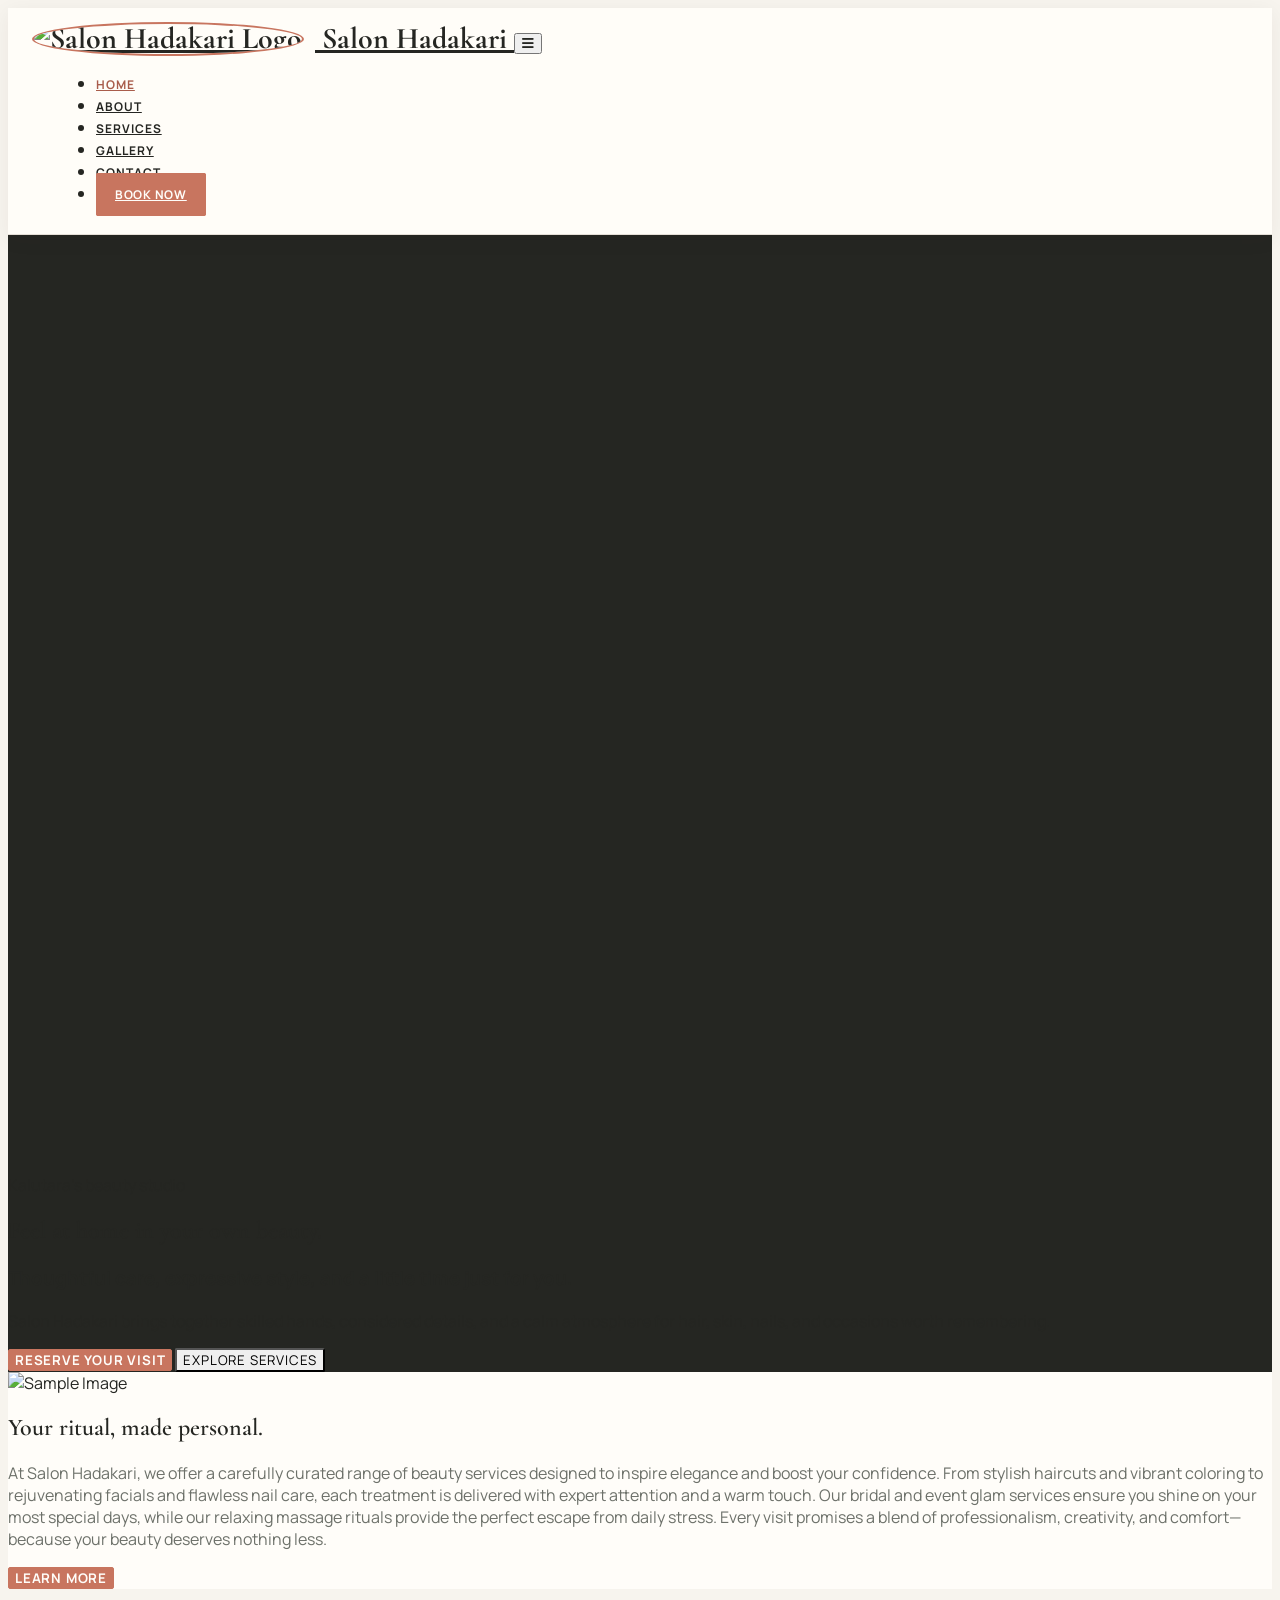
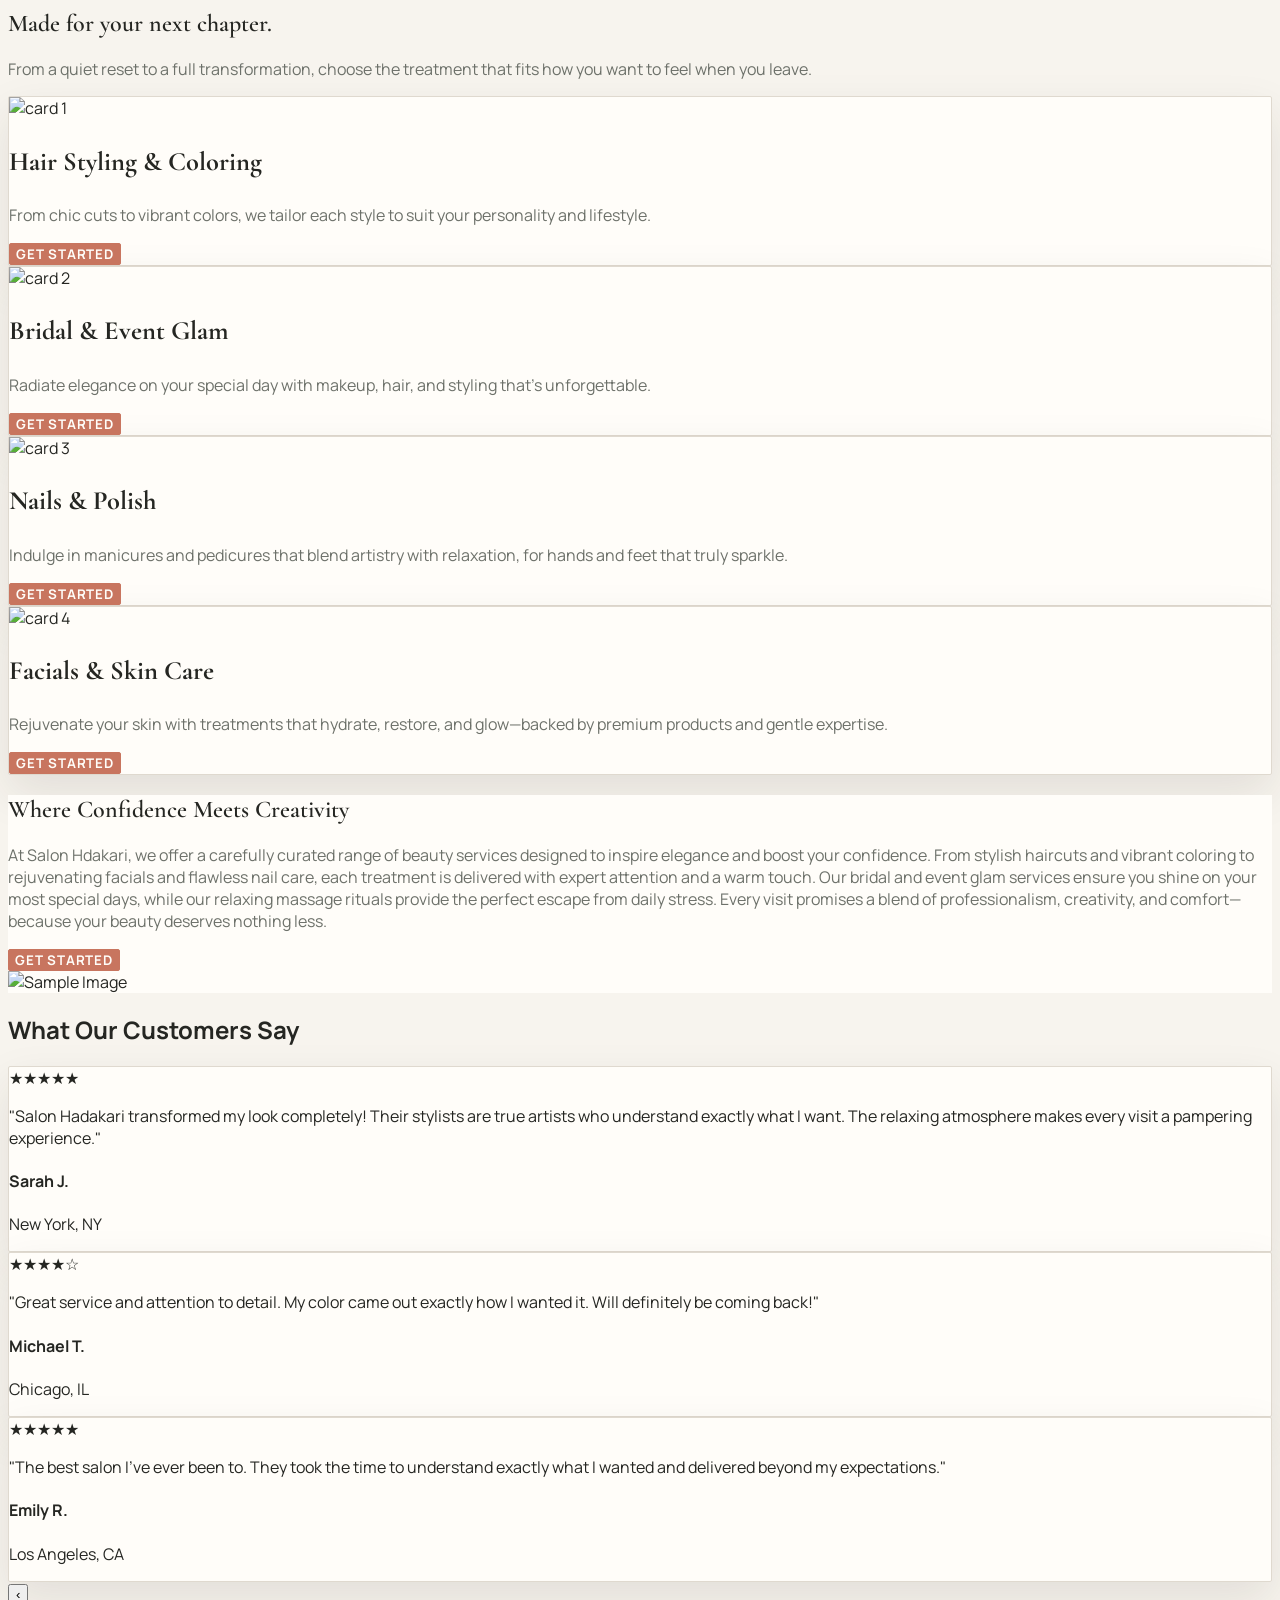
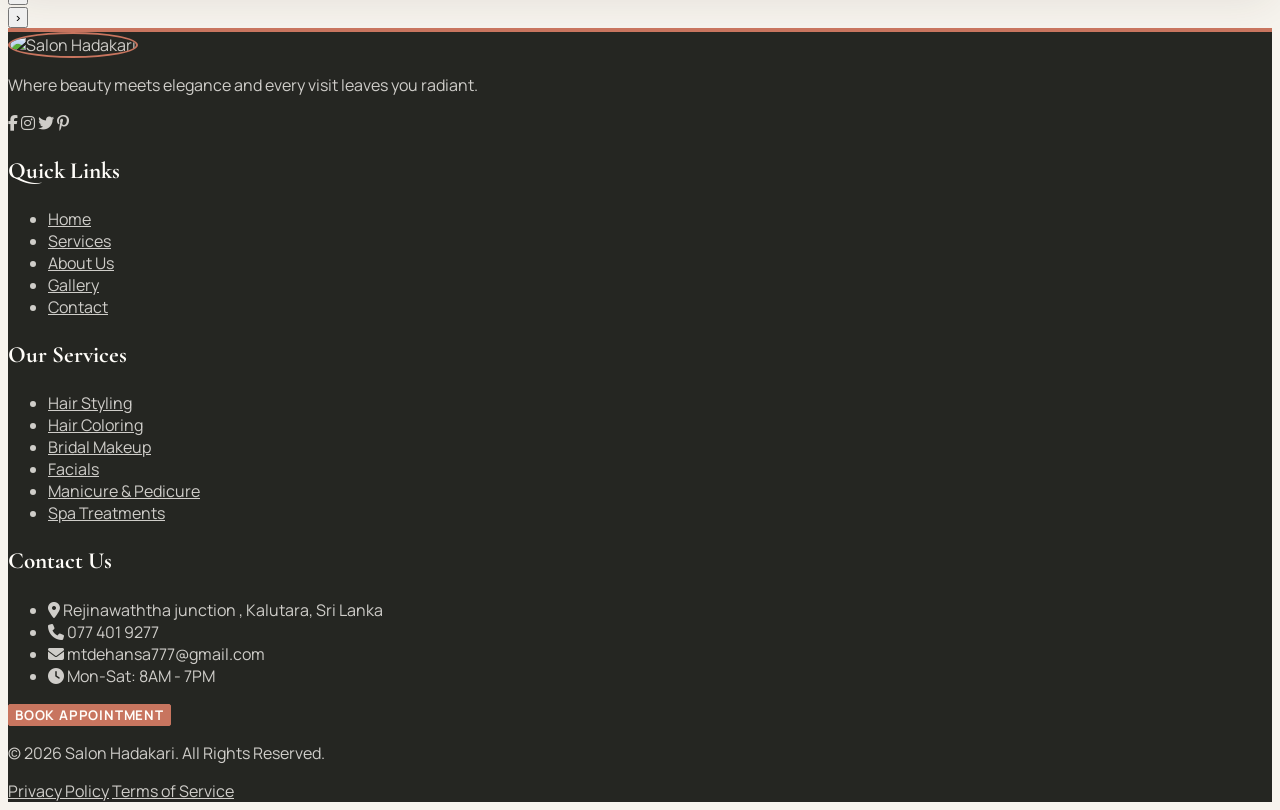
==== index.html @ 7633717a "comit chagen" ====
<!DOCTYPE html>
<html lang="en">

<head>
    <meta charset="UTF-8">
    <meta name="viewport" content="width=device-width, initial-scale=1.0">
    <title>Salon Hadakari - Premium Beauty Services</title>
    <link rel="stylesheet" href="https://cdnjs.cloudflare.com/ajax/libs/font-awesome/6.4.0/css/all.min.css">
    <link rel="preconnect" href="https://fonts.googleapis.com">
    <link rel="preconnect" href="https://fonts.gstatic.com" crossorigin>
    <link href="https://fonts.googleapis.com/css2?family=Poppins:wght@300;400;500;600;700&display=swap" rel="stylesheet">
    <link rel="stylesheet" href="CSS File/index.css">
    <link rel="stylesheet" href="CSS File/site-refresh.css">
</head>

<body>
    <!-- Header with Navigation -->
    <header id="header">
        <div class="container header-container">
            <a href="index.html" class="logo">
                <img src="PNG File/logo1.jpg" alt="Salon Hadakari Logo">
                <span>Salon Hadakari</span>
            </a>
            <button class="mobile-menu-btn" id="mobileMenuBtn" aria-label="Toggle menu">
                <i class="fas fa-bars"></i>
            </button>
            <nav id="mainNav">
                <ul>
                    <li><a href="index.html" class="active">Home</a></li>
                    <li><a href="About.html">About</a></li>
                    <li><a href="services.html">Services</a></li>
                    <li><a href="gallery.html">Gallery</a></li>
                    <li><a href="contact.html">Contact</a></li>
                    <li><a href="booking.html" class="nav-cta">Book Now</a></li>
                </ul>
            </nav>
        </div>
    </header>

    <!-- Hero Section -->
    <section class="hero">
        <div class="floating-elements">
            <div class="floating-element" style="width: 100px; height: 100px; top: 20%; left: 10%;"></div>
            <div class="floating-element" style="width: 150px; height: 150px; top: 60%; left: 70%;"></div>
            <div class="floating-element" style="width: 80px; height: 80px; top: 30%; left: 80%;"></div>
            <div class="floating-element" style="width: 120px; height: 120px; top: 70%; left: 20%;"></div>
        </div>

        <div class="hero-content">
            <p class="hero-kicker">Kalutara's beauty studio</p>
            <h1>Feel at home in your own beauty.</h1>
            <h3>Thoughtful care, expressive style, and a little time just for you.</h3>
            <p>Salon Hadakari brings together skilled hands, considered details, and a calm atmosphere for hair, skin,
                nails, and occasions worth remembering.</p>
            <div class="btn-group">
                <a href="booking.html"><button class="primary-btn">Reserve your visit</button></a>
                <a href="services.html"><button class="secondary-btn">Explore services</button></a>
            </div>
        </div>
    </section>

    <!-- section one -->
    <section class="image-text-section">
        <div class="container">
            <div class="image-wrapper">
                <img src="PNG File/home2.jpg"
                    alt="Sample Image" class="section-image">
            </div>
            <div class="content-wrapper">
                <h1 class="section-title">Your ritual, made personal.</h1>
                <p class="section-text">At Salon Hadakari, we offer a carefully curated range of beauty services
                    designed to inspire elegance and boost your confidence. From stylish haircuts and vibrant coloring
                    to rejuvenating facials and flawless nail care, each treatment is delivered with expert attention
                    and a warm touch. Our bridal and event glam services ensure you shine on your most special days,
                    while our relaxing massage rituals provide the perfect escape from daily stress. Every visit
                    promises a blend of professionalism, creativity, and comfort—because your beauty deserves nothing
                    less.</p>
                <a href="services.html"><button class="section-button">Learn More</button></a>
            </div>
        </div>
    </section>

    <!-- section two -->
    <section class="cards-section">
        <div class="container">
            <div class="section-header">
                <h1>Made for your next chapter.</h1>
                <p>From a quiet reset to a full transformation, choose the treatment that fits how you want to feel
                    when you leave.</p>
            </div>

            <div class="cards-grid">
                <!-- Card 1 -->
                <div class="card">
                    <img src="PNG File/home.card1.webp"
                        alt="card 1" class="card-image">
                    <div class="card-content">
                        <h3>Hair Styling & Coloring</h3>
                        <p>From chic cuts to vibrant colors, we tailor each style to suit your personality and
                            lifestyle.</p>
                        <a href="services.html"><button class="card-btn">Get Started</button></a>
                    </div>
                </div>

                <!-- Card 2 -->
                <div class="card">
                    <img src="PNG File/home.card2.jpg"
                        alt="card 2" class="card-image">
                    <div class="card-content">
                        <h3>Bridal & Event Glam</h3>
                        <p>Radiate elegance on your special day with makeup, hair, and styling that's unforgettable.</p>
                        <a href="services.html"><button class="card-btn">Get Started</button></a>
                    </div>
                </div>

                <!-- Card 3 -->
                <div class="card">
                    <img src="PNG File/home.card3.webp"
                        alt="card 3" class="card-image">
                    <div class="card-content">
                        <h3>Nails & Polish</h3>
                        <p>Indulge in manicures and pedicures that blend artistry with relaxation, for hands and feet
                            that truly sparkle. </p>
                        <a href="services.html"><button class="card-btn">Get Started</button></a>
                    </div>
                </div>

                <!-- Card 4 -->
                <div class="card">
                    <img src="PNG File/home.card4.avif"
                        alt="card 4" class="card-image">
                    <div class="card-content">
                        <h3>Facials & Skin Care</h3>
                        <p>Rejuvenate your skin with treatments that hydrate, restore, and glow—backed by premium
                            products and gentle expertise.</p>
                        <a href="services.html"><button class="card-btn">Get Started</button></a>
                    </div>
                </div>
            </div>
        </div>
    </section>

    <!-- section 3 -->
    <section class="image-text-section reverse-section">
        <div class="container">
            <div class="content-wrapper">
                <h1 class="section-title">Where Confidence Meets Creativity</h1>
                <p class="section-text">At Salon Hdakari, we offer a carefully curated range of beauty services
                    designed to inspire elegance and boost your confidence. From stylish haircuts and vibrant coloring
                    to rejuvenating facials and flawless nail care, each treatment is delivered with expert attention
                    and a warm touch. Our bridal and event glam services ensure you shine on your most special days,
                    while our relaxing massage rituals provide the perfect escape from daily stress. Every visit
                    promises a blend of professionalism, creativity, and comfort—because your beauty deserves nothing
                    less.</p>
                <a href="services.html"><button class="card-btn">Get Started</button></a>
            </div>
            <div class="image-wrapper">
                <img src="https://images.pexels.com/photos/5128267/pexels-photo-5128267.jpeg?_gl=1*6gb7x6*_ga*MzcxNjAxNDYyLjE3MzI5ODYyNTg.*_ga_8JE65Q40S6*czE3NTMxNjg3NzIkbzY4JGcxJHQxNzUzMTY4ODkyJGoxNCRsMCRoMA.. "
                    alt="Sample Image" class="section-image">
            </div>
        </div>
    </section>

    <!--Feedback section-->
    <section class="testimonials-section">
        <div class="container">
            <h2>What Our Customers Say</h2>
            <div class="testimonials-carousel">
                <!-- Testimonial 1 -->
                <div class="testimonial active">
                    <div class="testimonial-content">
                        <div class="rating">★★★★★</div>
                        <p class="testimonial-text">"Salon Hadakari transformed my look completely! Their stylists are
                            true artists who understand exactly what I want. The relaxing atmosphere makes every visit a
                            pampering experience."</p>
                        <div class="customer-info">
                            <div>
                                <h4>Sarah J.</h4>
                                <p class="customer-location">New York, NY</p>
                            </div>
                        </div>
                    </div>
                </div>

                <!-- Testimonial 2 -->
                <div class="testimonial">
                    <div class="testimonial-content">
                        <div class="rating">★★★★☆</div>
                        <p class="testimonial-text">"Great service and attention to detail. My color came out exactly
                            how I wanted it. Will definitely be coming back!"</p>
                        <div class="customer-info">
                            <div>
                                <h4>Michael T.</h4>
                                <p class="customer-location">Chicago, IL</p>
                            </div>
                        </div>
                    </div>
                </div>

                <!-- Testimonial 3 -->
                <div class="testimonial">
                    <div class="testimonial-content">
                        <div class="rating">★★★★★</div>
                        <p class="testimonial-text">"The best salon I've ever been to. They took the time to understand
                            exactly what I wanted and delivered beyond my expectations."</p>
                        <div class="customer-info">
                            <div>
                                <h4>Emily R.</h4>
                                <p class="customer-location">Los Angeles, CA</p>
                            </div>
                        </div>
                    </div>
                </div>
            </div>

            <div class="carousel-controls">
                <button class="prev-btn" aria-label="Previous testimonial">‹</button>
                <div class="indicators">
                    <span class="indicator active"></span>
                    <span class="indicator"></span>
                    <span class="indicator"></span>
                </div>
                <button class="next-btn" aria-label="Next testimonial">›</button>
            </div>
        </div>
    </section>

    <!-- Footer Section -->
    <footer class="hadakari-footer">
        <div class="footer-container">
            <div class="footer-brand">
                <img src="PNG File/logo1.jpg" alt="Salon Hadakari" class="footer-logo">
                <p>Where beauty meets elegance and every visit leaves you radiant.</p>
                <div class="social-links">
                    <a href="#"><i class="fab fa-facebook-f"></i></a>
                    <a href="#"><i class="fab fa-instagram"></i></a>
                    <a href="#"><i class="fab fa-twitter"></i></a>
                    <a href="#"><i class="fab fa-pinterest-p"></i></a>
                </div>
            </div>

            <div class="footer-links">
                <h3>Quick Links</h3>
                <ul>
                    <li><a href="index.html" class="active">Home</a></li>
                    <li><a href="services.html">Services</a></li>
                    <li><a href="about.html">About Us</a></li>
                    <li><a href="gallery.html">Gallery</a></li>
                    <li><a href="contact.html">Contact</a></li>
                </ul>
            </div>

            <div class="footer-services">
                <h3>Our Services</h3>
                <ul>
                    <li><a href="services.html#hair">Hair Styling</a></li>
                    <li><a href="services.html#color">Hair Coloring</a></li>
                    <li><a href="services.html#bridal">Bridal Makeup</a></li>
                    <li><a href="services.html#facials">Facials</a></li>
                    <li><a href="services.html#nails">Manicure & Pedicure</a></li>
                    <li><a href="services.html#spa">Spa Treatments</a></li>
                </ul>
            </div>

            <div class="footer-contact">
                <h3>Contact Us</h3>
                <ul>
                    <li><i class="fas fa-map-marker-alt"></i> Rejinawaththa junction , Kalutara, Sri Lanka</li>
                    <li><i class="fas fa-phone"></i> 077 401 9277</li>
                    <li><i class="fas fa-envelope"></i> mtdehansa777@gmail.com</li>
                    <li><i class="fas fa-clock"></i> Mon-Sat: 8AM - 7PM</li>
                </ul>
                <a href="booking.html"><button class="footer-book-btn">Book Appointment</button></a>
            </div>
        </div>

        <div class="footer-bottom">
            <p>&copy; <span id="current-year">2023</span> Salon Hadakari. All Rights Reserved.</p>
            <div class="footer-legal">
                <a href="privacy.html">Privacy Policy</a>
                <a href="terms.html">Terms of Service</a>
            </div>
        </div>
    </footer>

    <script src="Javascript File/index.js"></script>
</body>

</html>
---- CSS File/site-refresh.css ----
@import url('https://fonts.googleapis.com/css2?family=Cormorant+Garamond:wght@500;600;700&family=Manrope:wght@400;500;600;700&display=swap');

:root {
    --refresh-ink: #252622;
    --refresh-muted: #6d716a;
    --refresh-paper: #f7f4ee;
    --refresh-white: #fffdf9;
    --refresh-clay: #c8755f;
    --refresh-clay-dark: #a95d4b;
    --refresh-sage: #718174;
    --refresh-line: #dfd9cf;
    --refresh-shadow: 0 18px 45px rgba(46, 39, 31, 0.1);
}

html {
    scroll-behavior: smooth;
}

body {
    background: var(--refresh-paper) !important;
    color: var(--refresh-ink) !important;
    font-family: 'Manrope', sans-serif !important;
}

body, button, input, select, textarea {
    letter-spacing: 0;
}

::selection {
    background: var(--refresh-clay);
    color: var(--refresh-white);
}

:focus-visible {
    outline: 3px solid rgba(200, 117, 95, 0.55);
    outline-offset: 4px;
}

header#header {
    background: rgba(255, 253, 249, 0.94) !important;
    border-bottom: 1px solid rgba(223, 217, 207, 0.8);
    box-shadow: 0 4px 20px rgba(46, 39, 31, 0.06) !important;
    backdrop-filter: blur(14px);
}

.header-container {
    min-height: 78px;
    padding: 14px 24px !important;
}

.logo {
    color: var(--refresh-ink) !important;
    font-family: 'Cormorant Garamond', serif !important;
    font-size: 30px !important;
    font-weight: 700 !important;
    line-height: 1;
}

.logo img {
    width: 42px;
    height: 42px !important;
    object-fit: cover;
    border-radius: 50%;
    margin-right: 11px;
    border: 2px solid var(--refresh-clay);
}

.logo span {
    color: var(--refresh-ink) !important;
}

nav ul li {
    margin-left: 24px !important;
}

nav ul li a {
    color: var(--refresh-ink) !important;
    font-size: 12px;
    font-weight: 700 !important;
    letter-spacing: 0.08em;
    text-transform: uppercase;
}

nav ul li a::after {
    background: var(--refresh-clay) !important;
    height: 2px !important;
}

nav ul li a.active {
    color: var(--refresh-clay-dark) !important;
}

.nav-cta,
.btn,
.primary-btn,
.appointment-btn,
.footer-book-btn,
.section-button,
.card-btn {
    background: var(--refresh-clay) !important;
    border: 1px solid var(--refresh-clay) !important;
    border-radius: 2px !important;
    box-shadow: none !important;
    color: var(--refresh-white) !important;
    font-family: 'Manrope', sans-serif !important;
    font-weight: 700 !important;
    letter-spacing: 0.06em;
    text-transform: uppercase;
    transition: background 180ms ease, transform 180ms ease, border-color 180ms ease !important;
}

.nav-cta {
    padding: 12px 18px !important;
}

.nav-cta:hover,
.btn:hover,
.primary-btn:hover,
.appointment-btn:hover,
.footer-book-btn:hover,
.section-button:hover,
.card-btn:hover {
    background: var(--refresh-clay-dark) !important;
    border-color: var(--refresh-clay-dark) !important;
    transform: translateY(-2px);
}

.secondary-btn {
    border-radius: 2px !important;
    font-family: 'Manrope', sans-serif !important;
    letter-spacing: 0.06em;
    text-transform: uppercase;
}

.mobile-menu-btn {
    color: var(--refresh-ink) !important;
}

.hero,
.gallery-hero,
.video-hero,
.privacy-hero,
.team-hero {
    background-color: var(--refresh-ink) !important;
}

.hero h1,
.gallery-hero h1,
.video-hero h1,
.privacy-hero h1,
.team-hero h1,
.hero-title {
    font-family: 'Cormorant Garamond', serif !important;
    font-weight: 600 !important;
    letter-spacing: 0 !important;
}

.hero h3,
.hero p,
.gallery-hero p,
.video-hero p,
.privacy-hero p,
.team-hero p {
    font-family: 'Manrope', sans-serif !important;
}

.section-title,
.section-header h1,
.section-header h2,
.about-text h1,
.services-section h2,
.contact-sections h2,
.gallery-section h2,
.booking-container h1 {
    color: var(--refresh-ink) !important;
    font-family: 'Cormorant Garamond', serif !important;
    font-weight: 600 !important;
    letter-spacing: 0 !important;
}

.section-title::after,
.underline {
    background: var(--refresh-clay) !important;
}

.image-text-section,
.cards-section,
.about-section,
.services-section,
.contact-sections,
.gallery-section,
.booking-container,
.section,
.commitment {
    background: var(--refresh-paper) !important;
}

.image-text-section:nth-of-type(even),
.services-section:nth-of-type(even),
.commitment {
    background: var(--refresh-white) !important;
}

.card,
.contact-card,
.staff-card,
.booking-form,
.form-container,
.testimonial-content,
.gallery-item {
    background: var(--refresh-white) !important;
    border: 1px solid var(--refresh-line) !important;
    box-shadow: var(--refresh-shadow) !important;
    border-radius: 2px !important;
}

.card:hover,
.contact-card:hover,
.staff-card:hover,
.gallery-item:hover {
    transform: translateY(-6px);
}

.card h3,
.contact-card h3,
.staff-card h4,
.gallery-item h3 {
    color: var(--refresh-ink) !important;
    font-family: 'Cormorant Garamond', serif !important;
    font-size: 1.65rem;
}

.card p,
.contact-card p,
.section-text,
.about-text p,
.service-text p,
.section-header p,
.section-subtitle {
    color: var(--refresh-muted) !important;
}

input,
select,
textarea {
    border: 1px solid var(--refresh-line) !important;
    border-radius: 2px !important;
    background: var(--refresh-white) !important;
    color: var(--refresh-ink) !important;
    font-family: 'Manrope', sans-serif !important;
}

input:focus,
select:focus,
textarea:focus {
    border-color: var(--refresh-clay) !important;
    box-shadow: 0 0 0 3px rgba(200, 117, 95, 0.14) !important;
}

.filter-btn {
    border: 1px solid var(--refresh-line) !important;
    border-radius: 2px !important;
    color: var(--refresh-ink) !important;
    background: var(--refresh-white) !important;
    font-family: 'Manrope', sans-serif !important;
    font-weight: 700 !important;
}

.filter-btn.active,
.filter-btn:hover {
    background: var(--refresh-clay) !important;
    border-color: var(--refresh-clay) !important;
    color: var(--refresh-white) !important;
}

.hadakari-footer,
footer {
    background: var(--refresh-ink) !important;
    color: rgba(255, 253, 249, 0.78) !important;
    border-top: 4px solid var(--refresh-clay);
}

footer h3,
.footer-brand p,
footer a,
footer li,
footer p {
    color: rgba(255, 253, 249, 0.78) !important;
}

footer h3 {
    font-family: 'Cormorant Garamond', serif !important;
    color: var(--refresh-white) !important;
    font-size: 1.45rem;
}

footer a:hover {
    color: #f2b29d !important;
    opacity: 1;
}

.footer-logo {
    border-radius: 50%;
    border: 2px solid var(--refresh-clay);
}

@media (max-width: 850px) {
    .header-container {
        padding: 13px 18px !important;
    }

    .mobile-menu-btn {
        display: block !important;
    }

    nav#mainNav {
        background: var(--refresh-white) !important;
        border-top: 1px solid var(--refresh-line);
        box-shadow: var(--refresh-shadow);
    }

    nav#mainNav ul {
        padding: 18px !important;
    }

    nav ul li {
        margin: 0 !important;
        border-bottom: 1px solid var(--refresh-line);
    }

    nav ul li a {
        display: block;
        padding: 14px 4px !important;
    }

    .nav-cta {
        display: inline-block !important;
        margin: 10px 0 !important;
    }

    .hero h1 {
        font-size: 3rem !important;
    }

    .hero h3 {
        font-size: 1.3rem !important;
    }
}

@media (max-width: 520px) {
    .logo {
        font-size: 26px !important;
    }

    .logo img {
        width: 36px;
        height: 36px !important;
    }

    .hero h1,
    .gallery-hero h1,
    .video-hero h1,
    .privacy-hero h1,
    .team-hero h1 {
        font-size: 2.55rem !important;
    }

    .btn-group,
    .hero-buttons {
        flex-direction: column;
        gap: 12px !important;
    }
}

@media (prefers-reduced-motion: reduce) {
    *,
    *::before,
    *::after {
        animation-duration: 0.01ms !important;
        animation-iteration-count: 1 !important;
        scroll-behavior: auto !important;
        transition-duration: 0.01ms !important;
    }
}
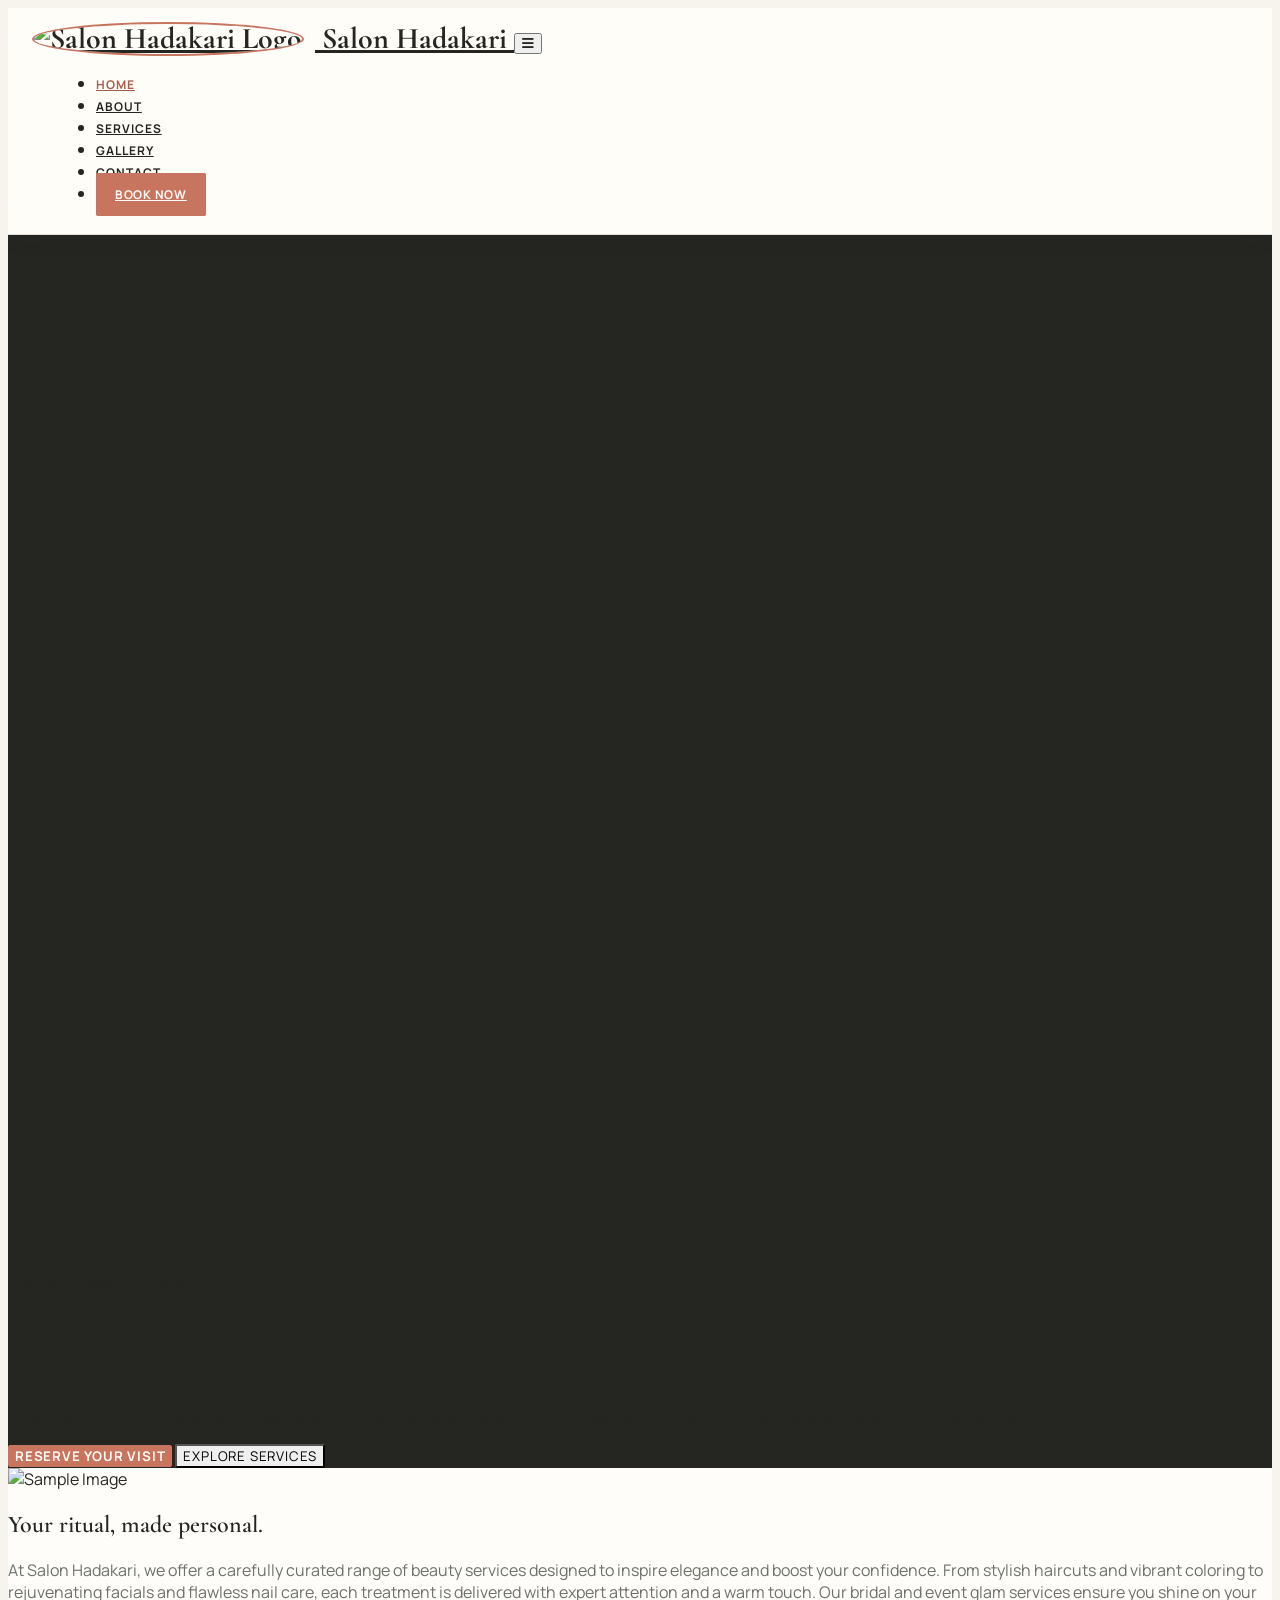
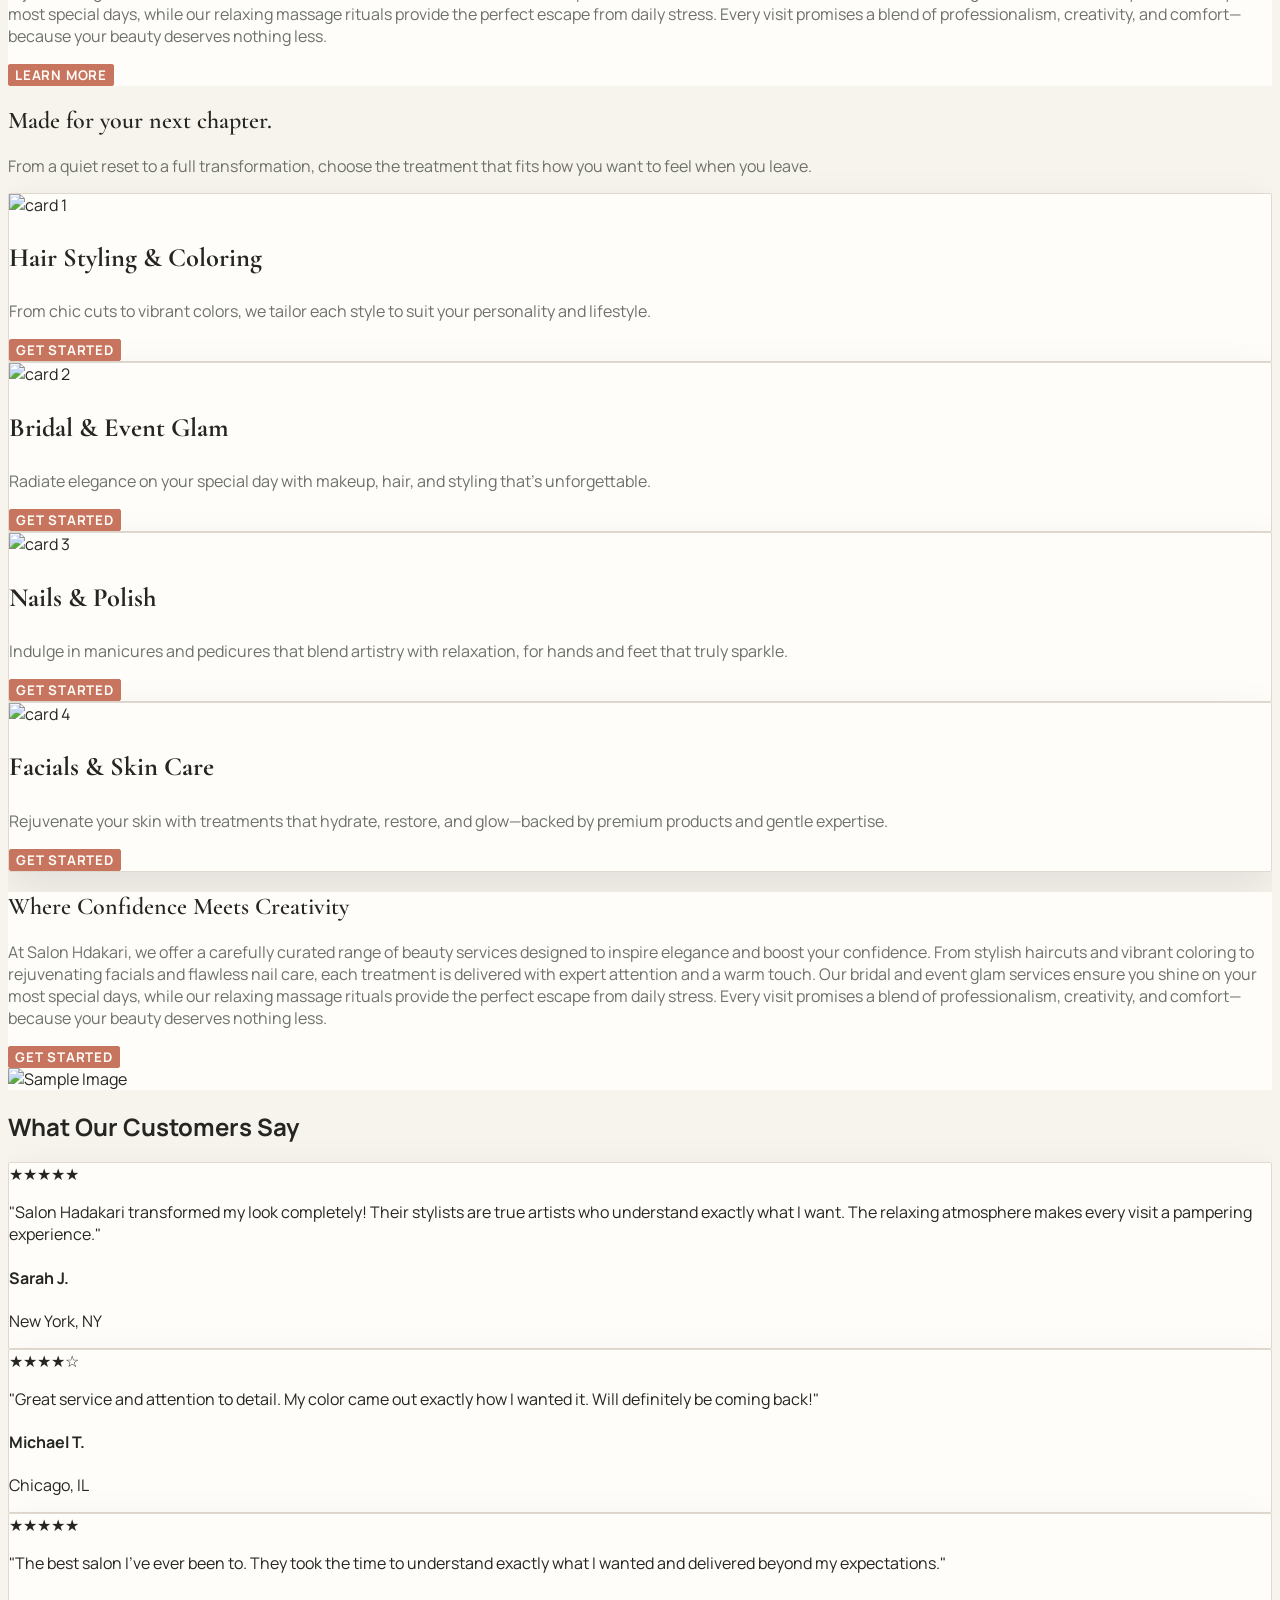
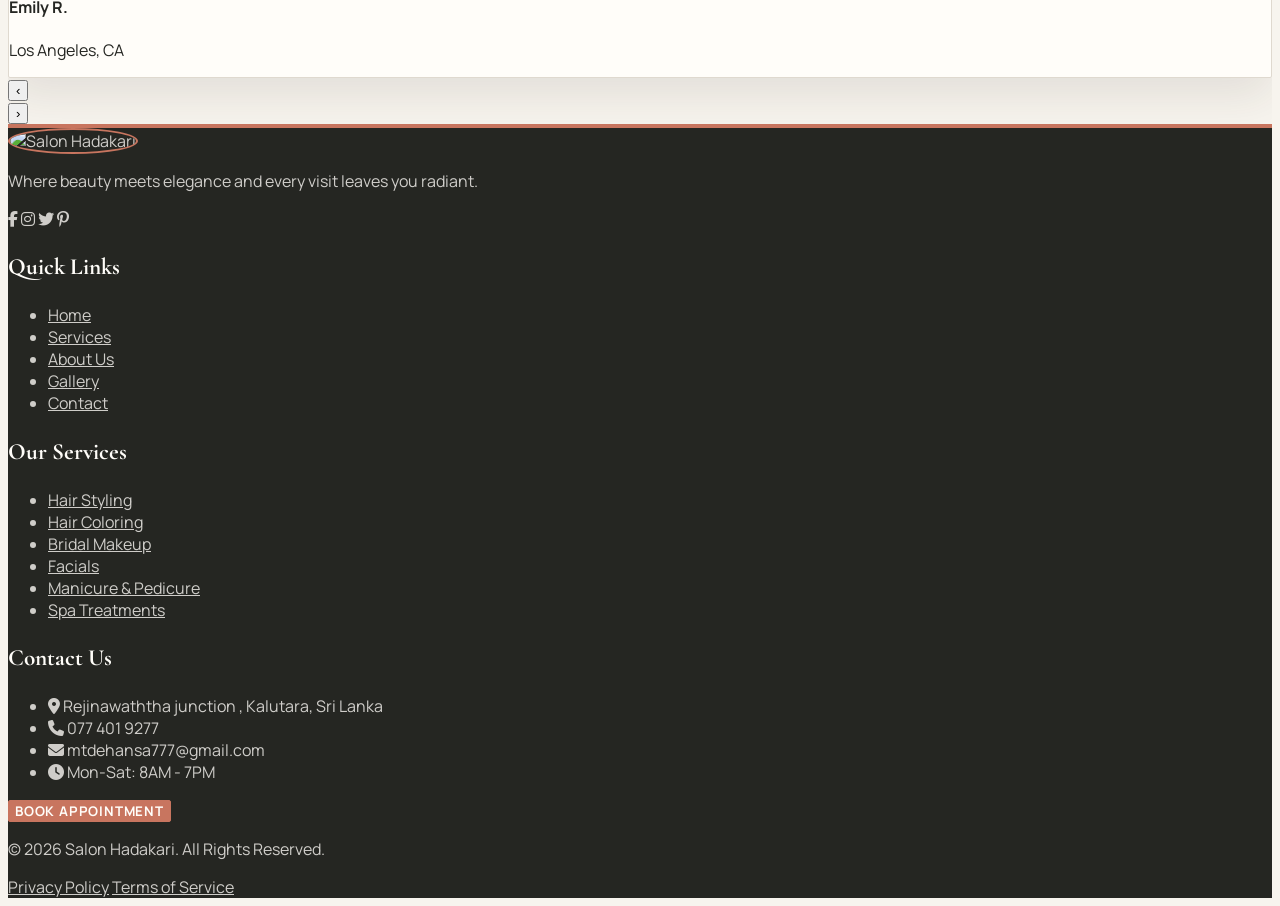
==== commit 58e98836: "File name chane" ====
--- a/index.html
+++ b/index.html
@@ -18,7 +18,7 @@
     <header id="header">
         <div class="container header-container">
             <a href="index.html" class="logo">
-                <img src="PNG File/logo1.jpg" alt="Salon Hadakari Logo">
+                <img src="images/logo1.jpg" alt="Salon Hadakari Logo">
                 <span>Salon Hadakari</span>
             </a>
             <button class="mobile-menu-btn" id="mobileMenuBtn" aria-label="Toggle menu">
@@ -63,7 +63,7 @@
     <section class="image-text-section">
         <div class="container">
             <div class="image-wrapper">
-                <img src="PNG File/home2.jpg"
+                <img src="images/home2.jpg"
                     alt="Sample Image" class="section-image">
             </div>
             <div class="content-wrapper">
@@ -92,7 +92,7 @@
             <div class="cards-grid">
                 <!-- Card 1 -->
                 <div class="card">
-                    <img src="PNG File/home.card1.webp"
+                    <img src="images/home.card1.webp"
                         alt="card 1" class="card-image">
                     <div class="card-content">
                         <h3>Hair Styling & Coloring</h3>
@@ -104,7 +104,7 @@
 
                 <!-- Card 2 -->
                 <div class="card">
-                    <img src="PNG File/home.card2.jpg"
+                    <img src="images/home.card2.jpg"
                         alt="card 2" class="card-image">
                     <div class="card-content">
                         <h3>Bridal & Event Glam</h3>
@@ -115,7 +115,7 @@
 
                 <!-- Card 3 -->
                 <div class="card">
-                    <img src="PNG File/home.card3.webp"
+                    <img src="images/home.card3.webp"
                         alt="card 3" class="card-image">
                     <div class="card-content">
                         <h3>Nails & Polish</h3>
@@ -127,7 +127,7 @@
 
                 <!-- Card 4 -->
                 <div class="card">
-                    <img src="PNG File/home.card4.avif"
+                    <img src="images/home.card4.avif"
                         alt="card 4" class="card-image">
                     <div class="card-content">
                         <h3>Facials & Skin Care</h3>
@@ -229,7 +229,7 @@
     <footer class="hadakari-footer">
         <div class="footer-container">
             <div class="footer-brand">
-                <img src="PNG File/logo1.jpg" alt="Salon Hadakari" class="footer-logo">
+                <img src="images/logo1.jpg" alt="Salon Hadakari" class="footer-logo">
                 <p>Where beauty meets elegance and every visit leaves you radiant.</p>
                 <div class="social-links">
                     <a href="#"><i class="fab fa-facebook-f"></i></a>
--- a/CSS File/site-refresh.css
+++ b/CSS File/site-refresh.css
@@ -14,12 +14,14 @@
 
 html {
     scroll-behavior: smooth;
+    overflow-x: hidden;
 }
 
 body {
     background: var(--refresh-paper) !important;
     color: var(--refresh-ink) !important;
     font-family: 'Manrope', sans-serif !important;
+    overflow-x: hidden !important;
 }
 
 body, button, input, select, textarea {
@@ -317,6 +319,11 @@
         background: var(--refresh-white) !important;
         border-top: 1px solid var(--refresh-line);
         box-shadow: var(--refresh-shadow);
+        left: -100%;
+    }
+
+    nav#mainNav.active {
+        left: 0;
     }
 
     nav#mainNav ul {
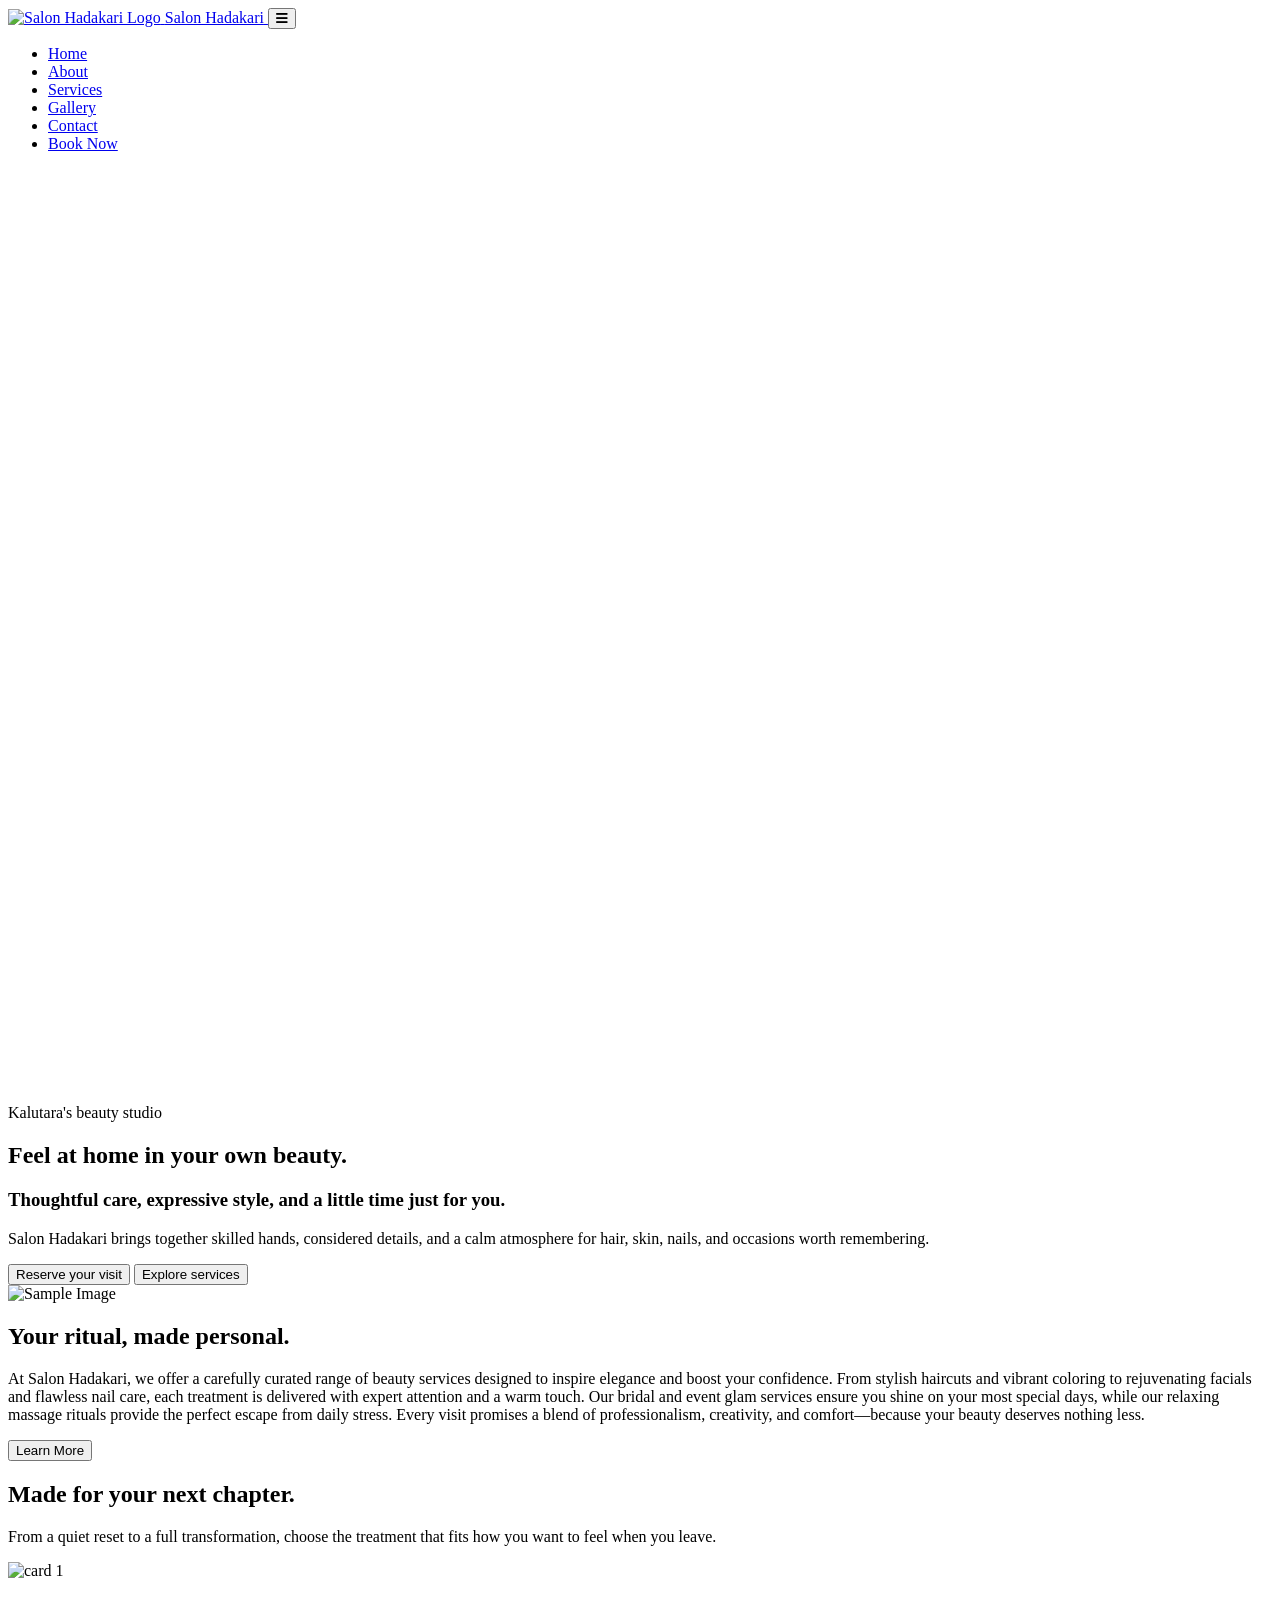
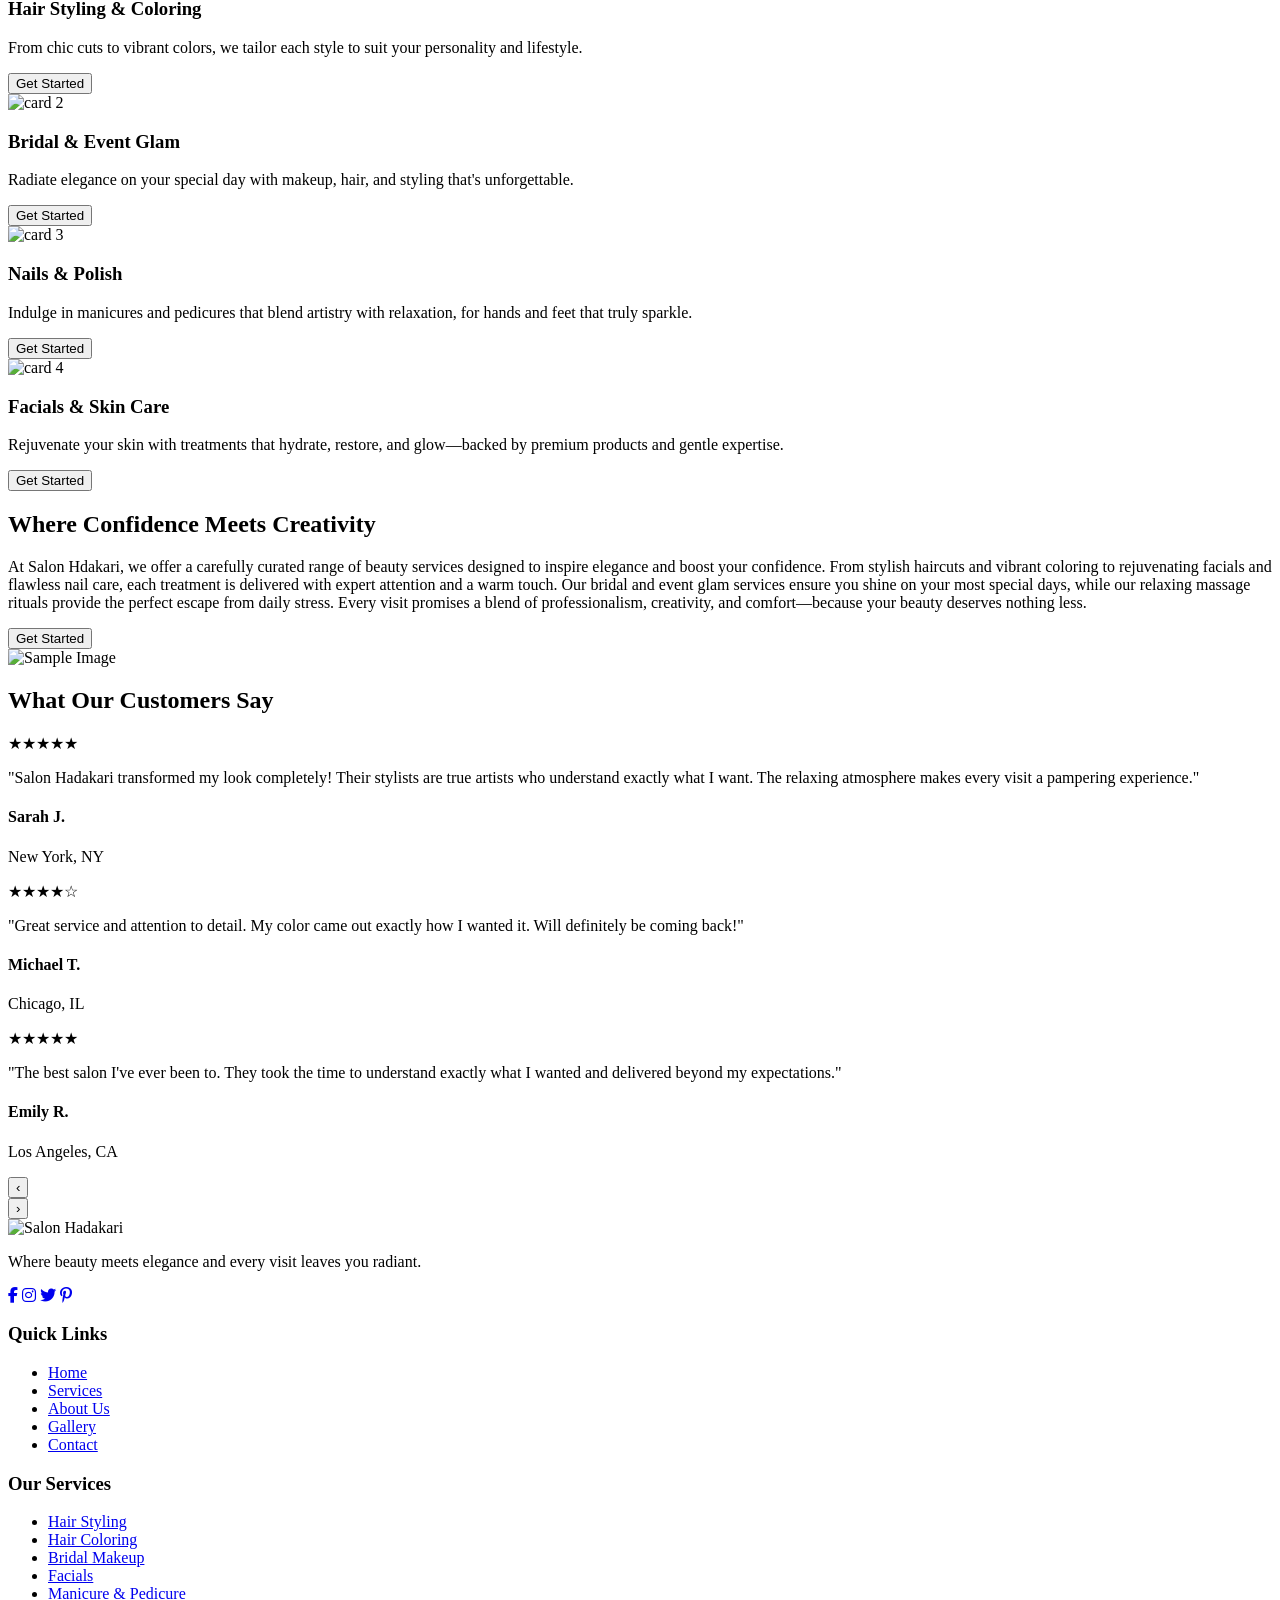
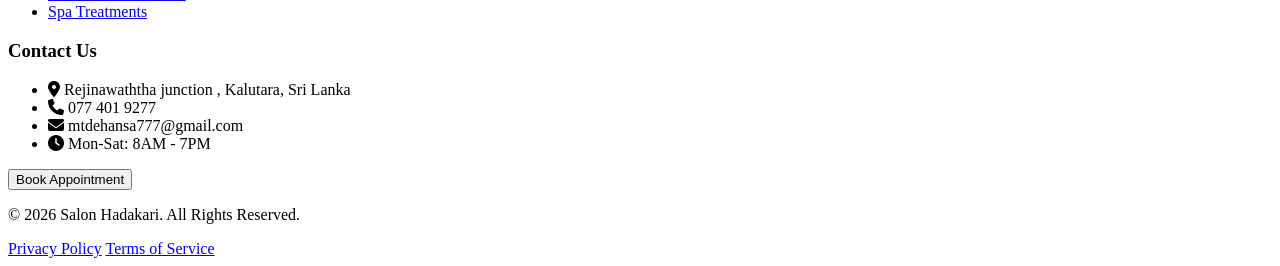
==== commit f82b4593: "File name chaneges" ====
--- a/index.html
+++ b/index.html
@@ -9,8 +9,8 @@
     <link rel="preconnect" href="https://fonts.googleapis.com">
     <link rel="preconnect" href="https://fonts.gstatic.com" crossorigin>
     <link href="https://fonts.googleapis.com/css2?family=Poppins:wght@300;400;500;600;700&display=swap" rel="stylesheet">
-    <link rel="stylesheet" href="CSS File/index.css">
-    <link rel="stylesheet" href="CSS File/site-refresh.css">
+    <link rel="stylesheet" href="css/index.css">
+    <link rel="stylesheet" href="css/site-refresh.css">
 </head>
 
 <body>
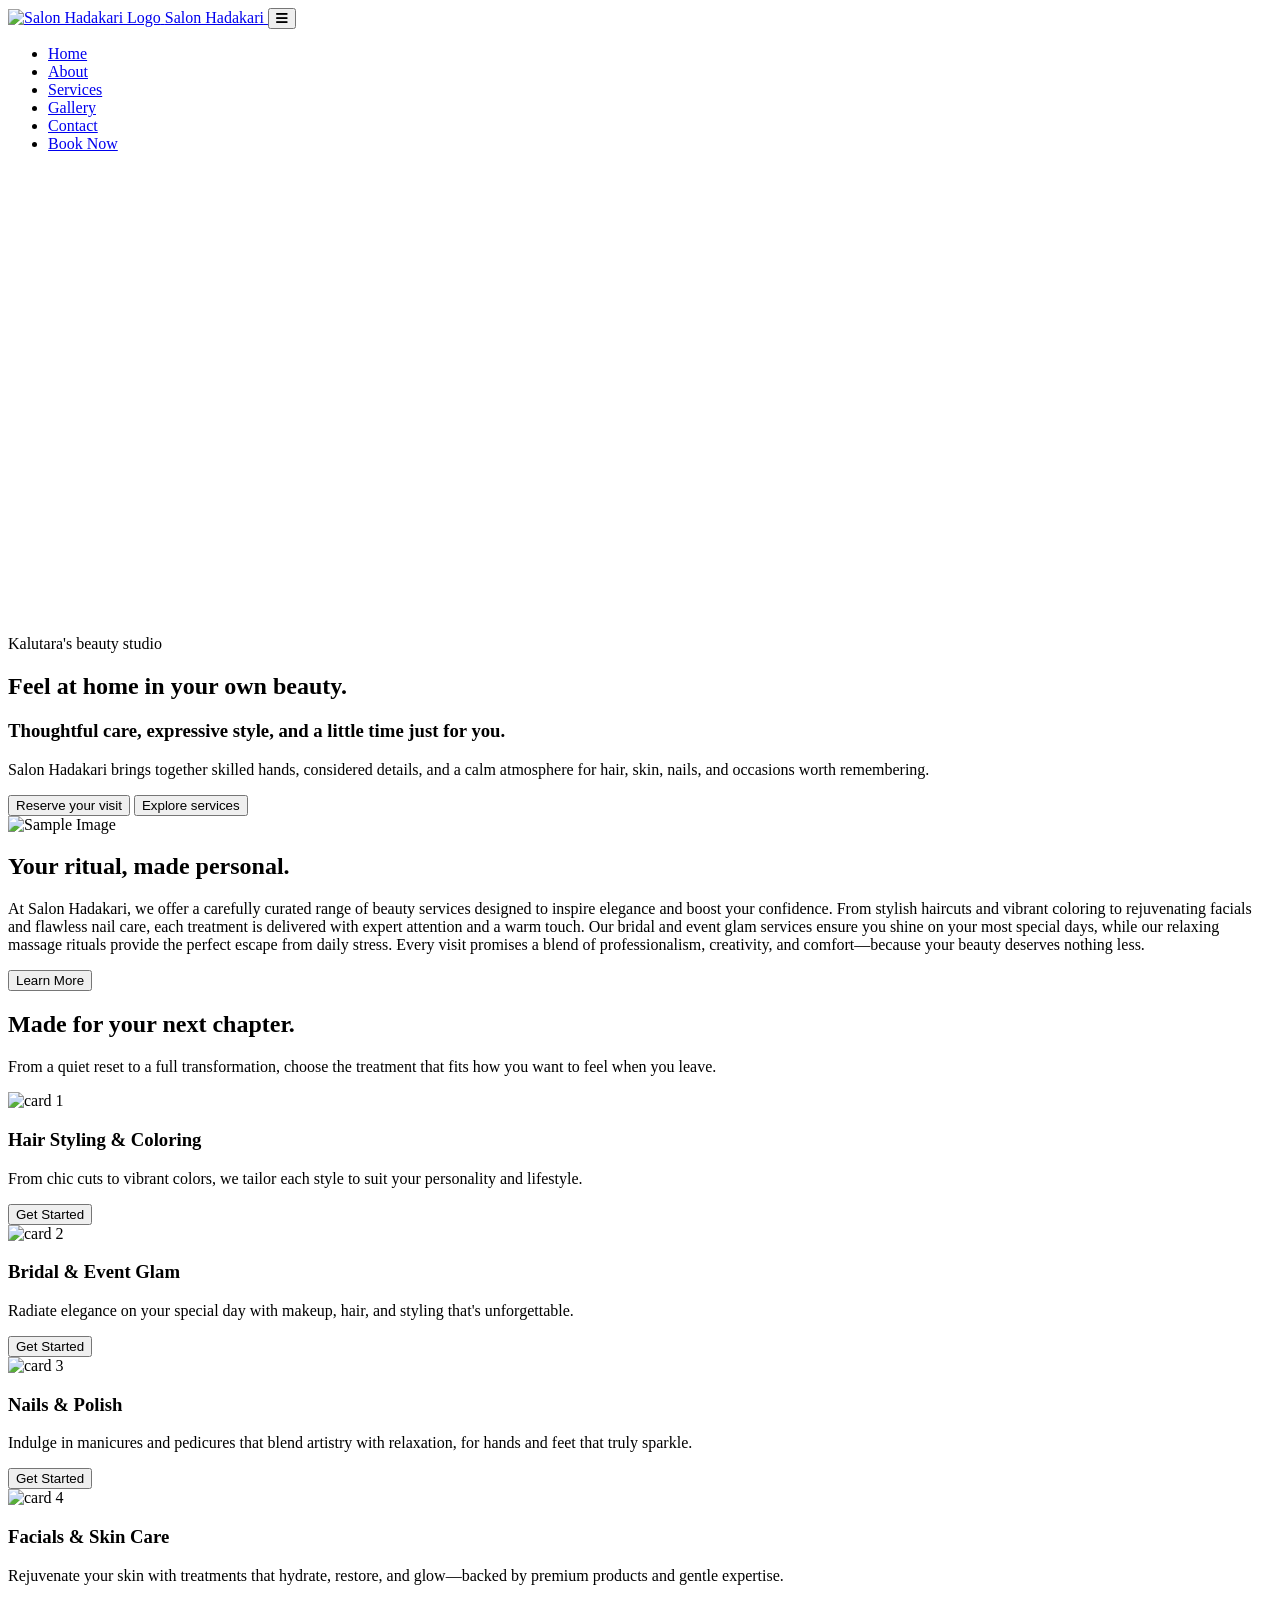
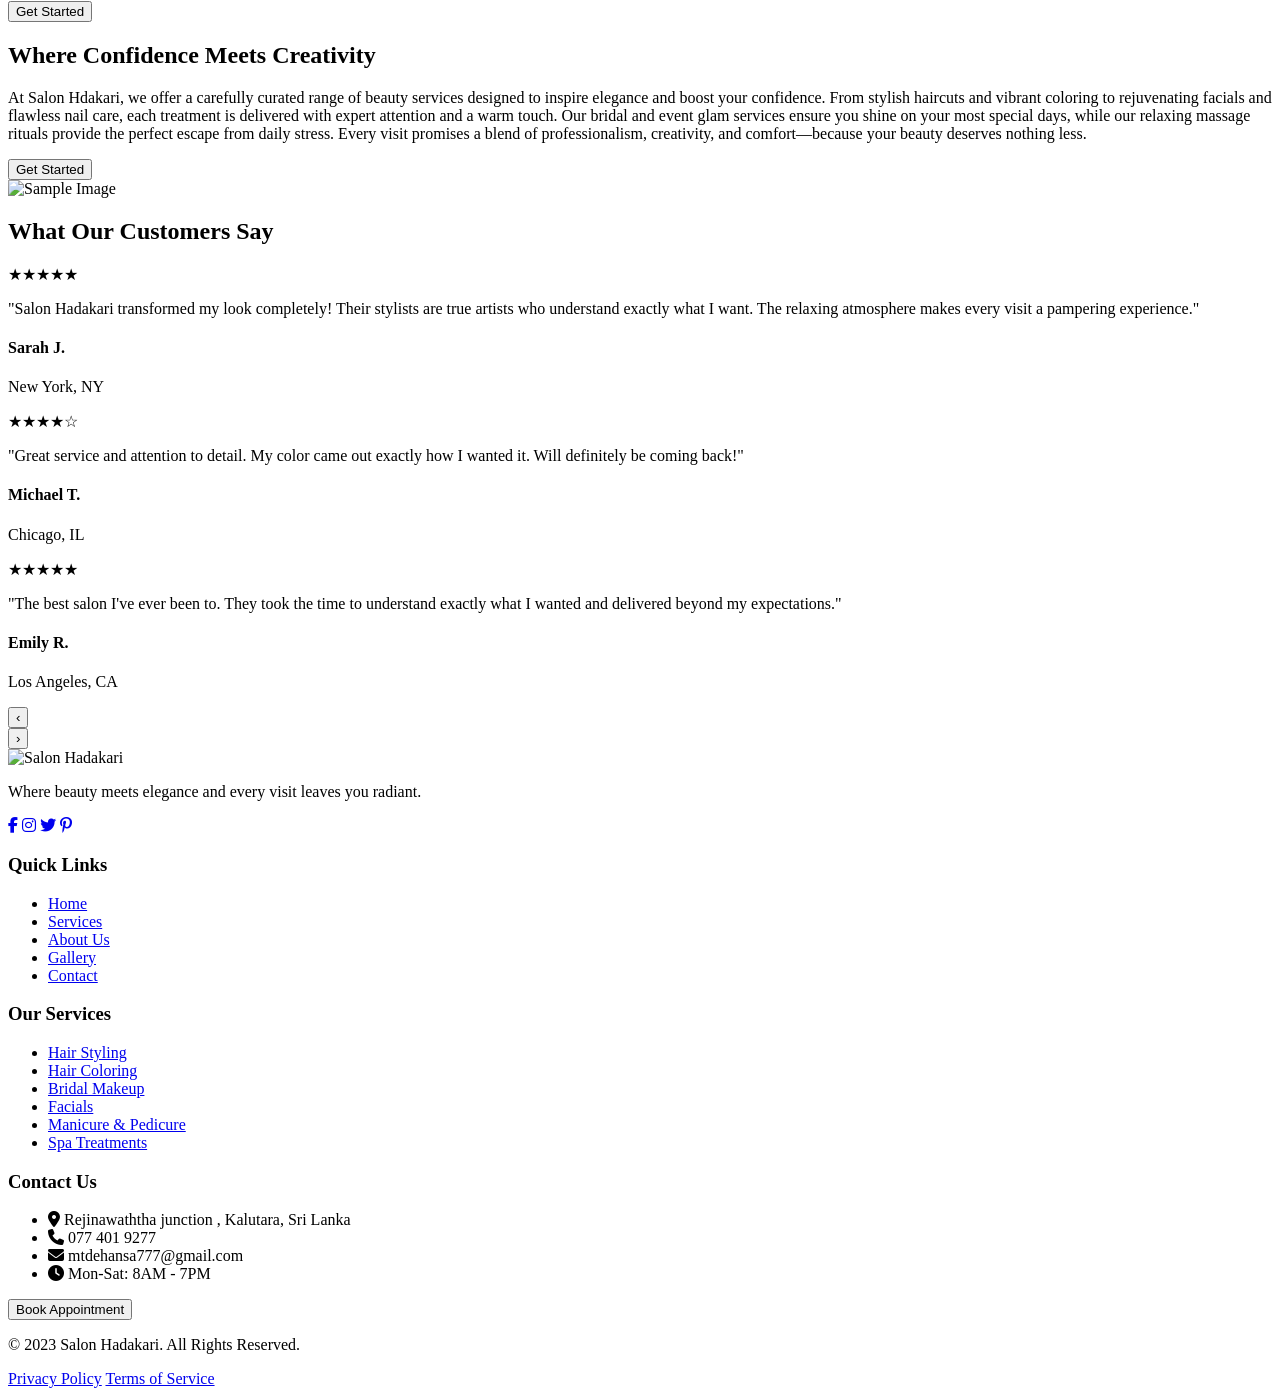
==== commit 5d9ad2e6: "Replace the folder name" ====
--- a/index.html
+++ b/index.html
@@ -283,7 +283,7 @@
         </div>
     </footer>
 
-    <script src="Javascript File/index.js"></script>
+    <script src="js/index.js"></script>
 </body>
 
 </html>
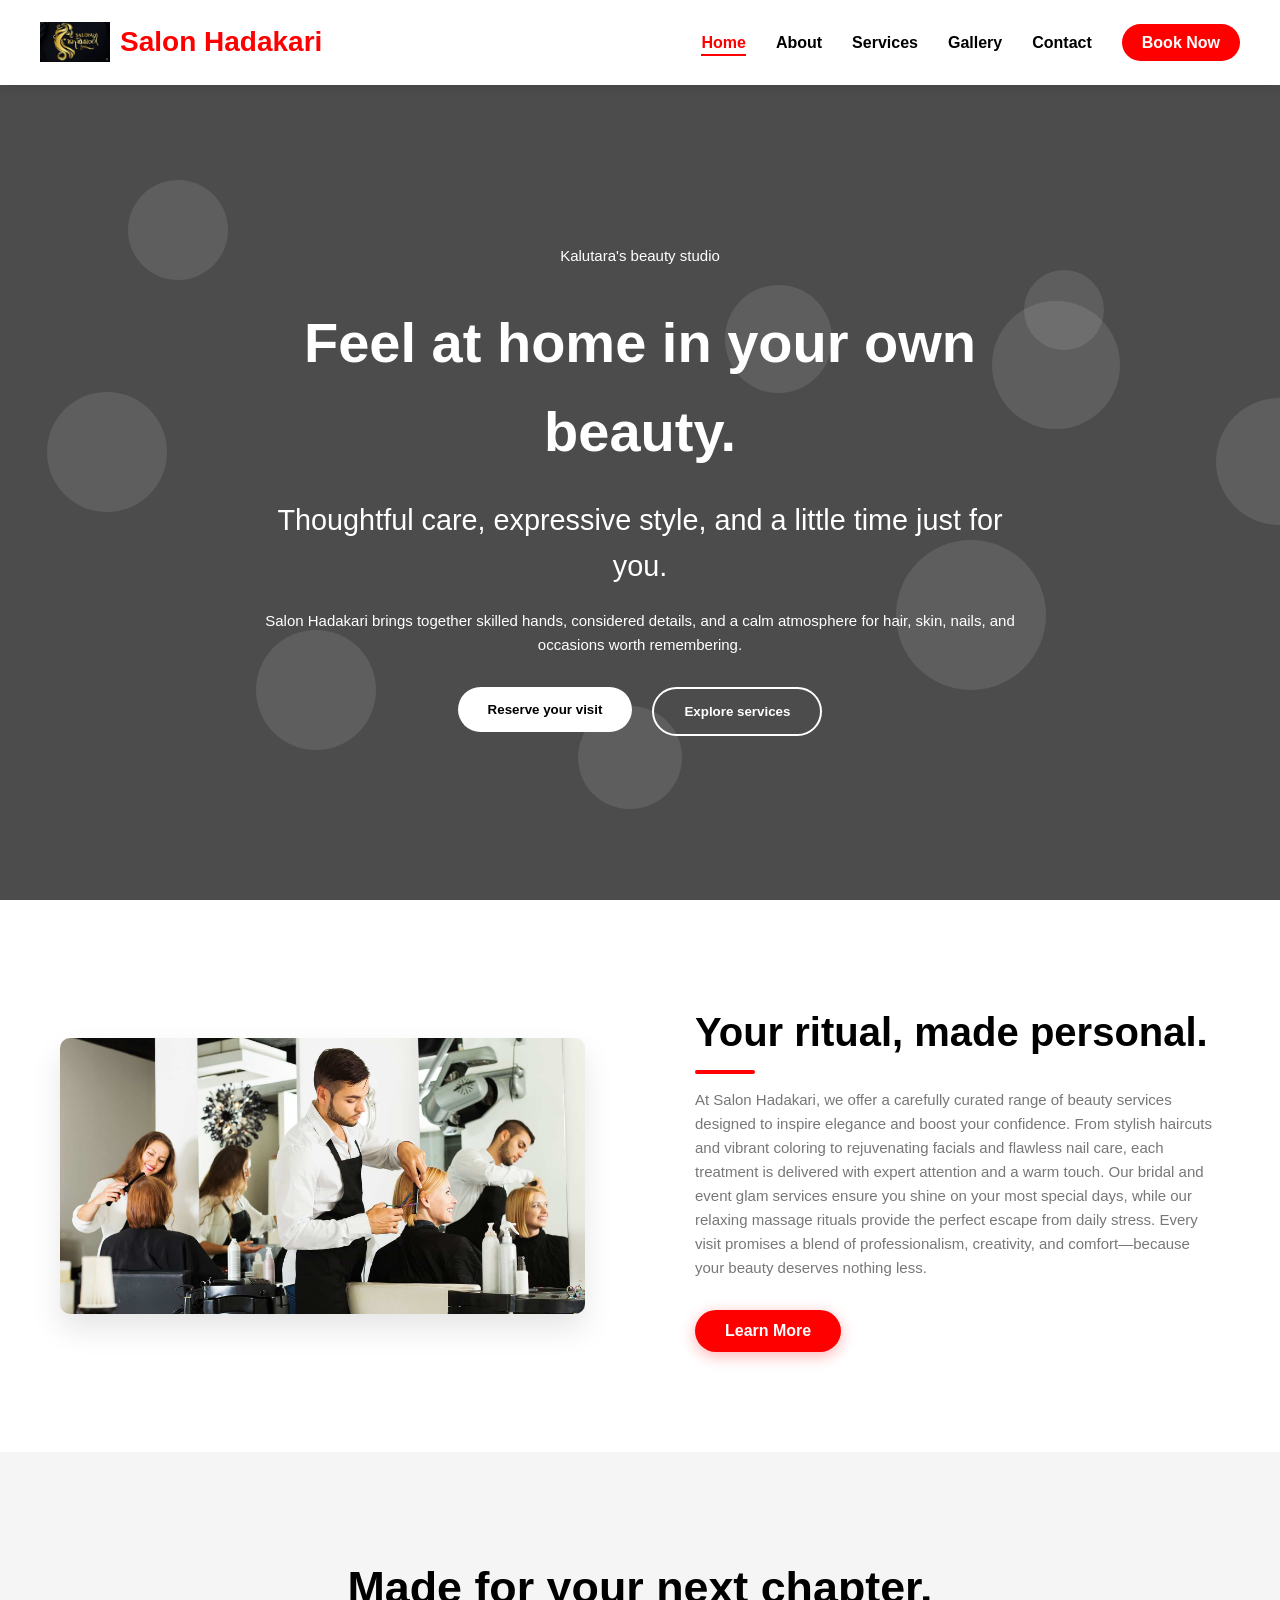
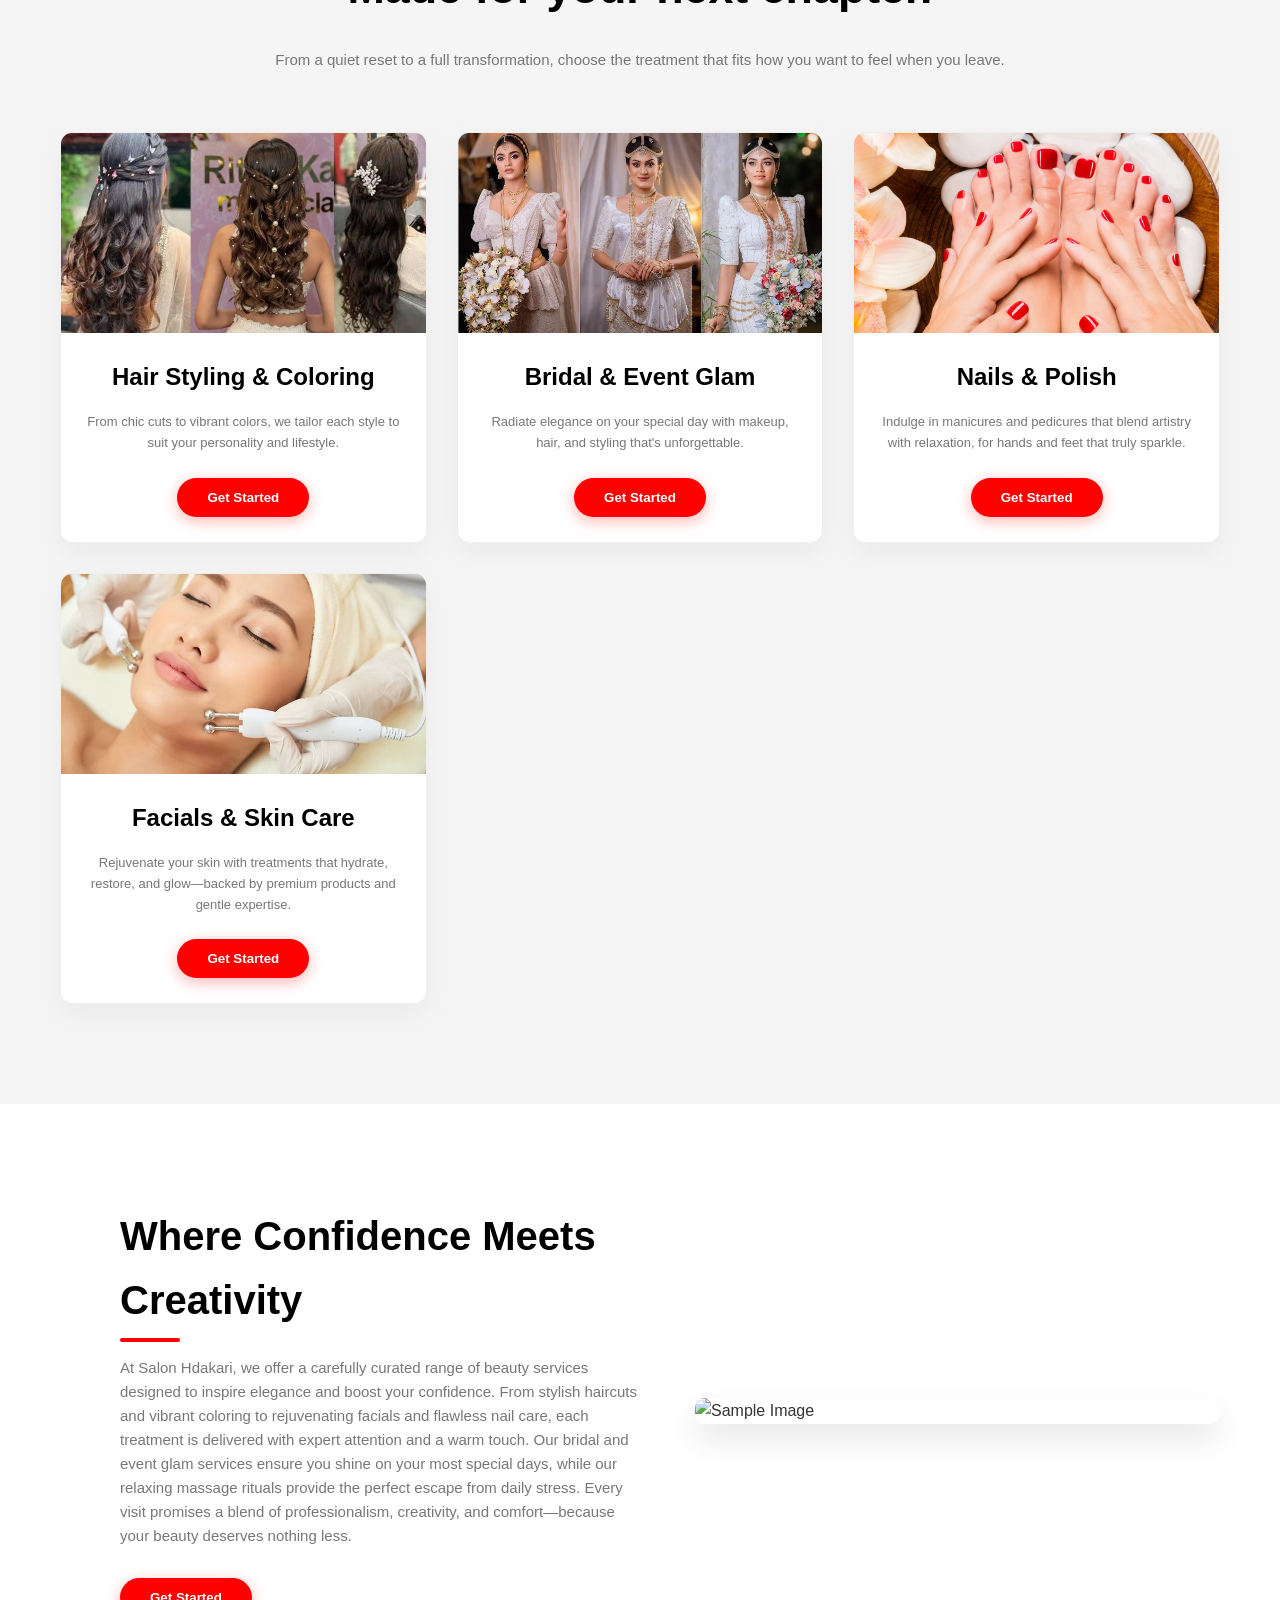
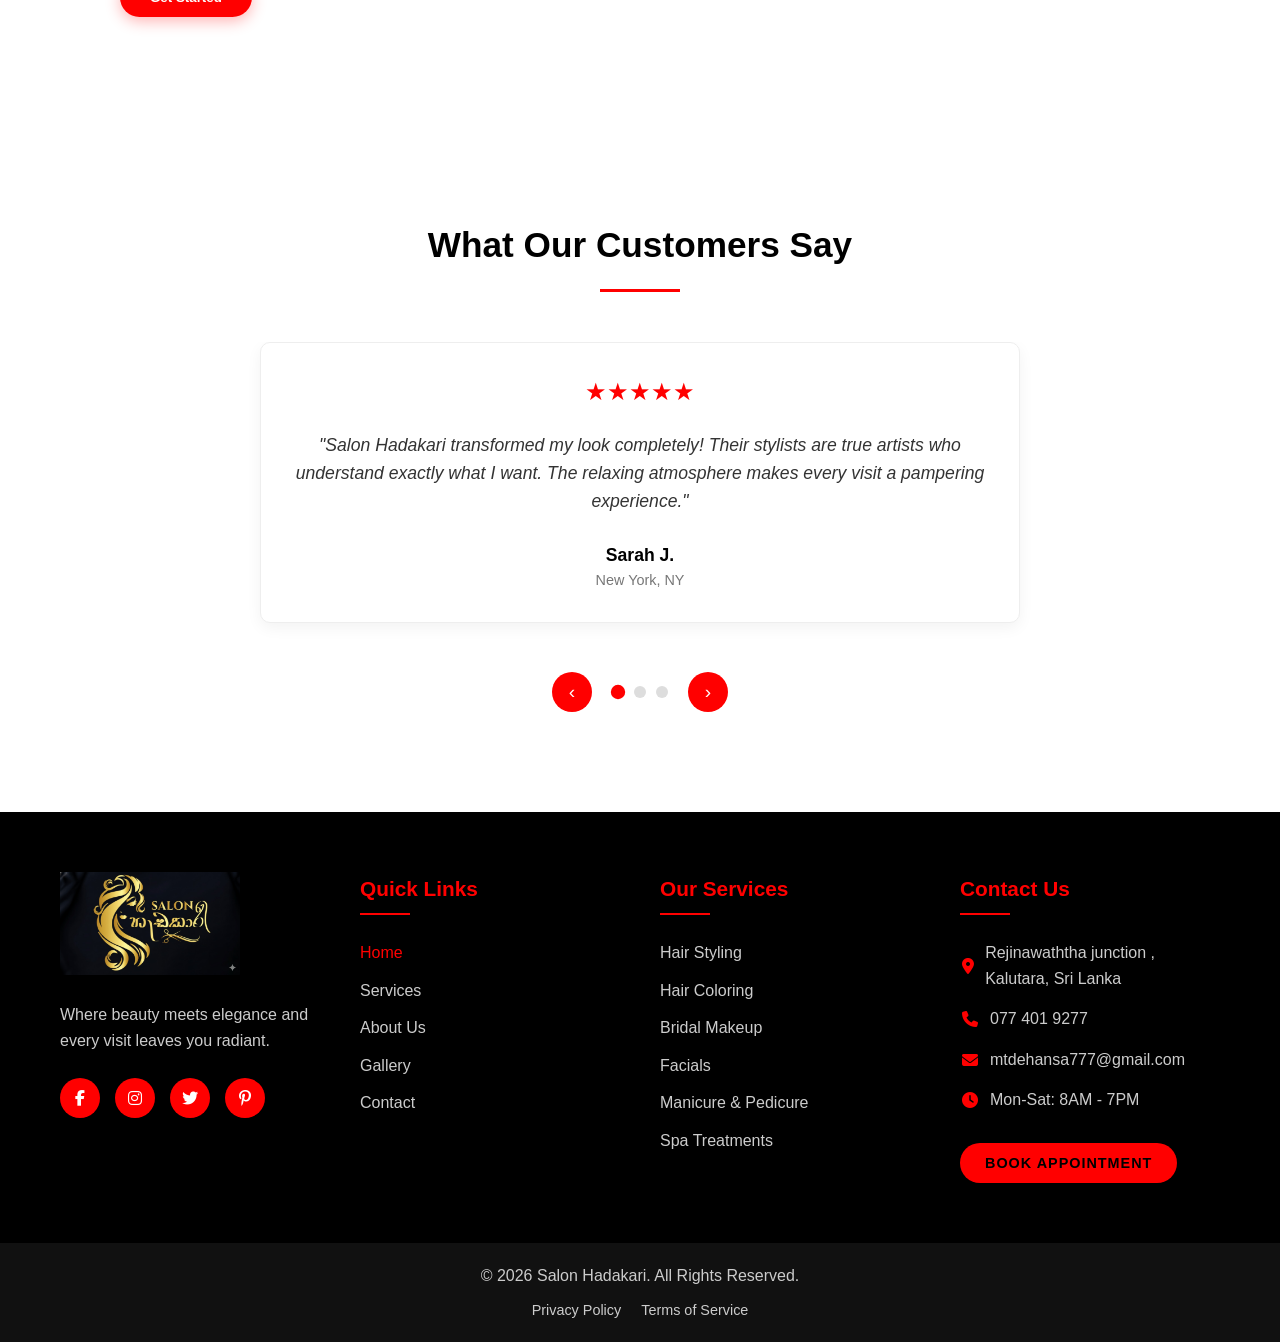
==== commit 00b8bc19: "chane the requirements" ====
--- a/index.html
+++ b/index.html
@@ -9,8 +9,7 @@
     <link rel="preconnect" href="https://fonts.googleapis.com">
     <link rel="preconnect" href="https://fonts.gstatic.com" crossorigin>
     <link href="https://fonts.googleapis.com/css2?family=Poppins:wght@300;400;500;600;700&display=swap" rel="stylesheet">
-    <link rel="stylesheet" href="css/index.css">
-    <link rel="stylesheet" href="css/site-refresh.css">
+    <link rel="stylesheet" href="css/style.css">
 </head>
 
 <body>
@@ -27,7 +26,7 @@
             <nav id="mainNav">
                 <ul>
                     <li><a href="index.html" class="active">Home</a></li>
-                    <li><a href="About.html">About</a></li>
+                    <li><a href="about.html">About</a></li>
                     <li><a href="services.html">Services</a></li>
                     <li><a href="gallery.html">Gallery</a></li>
                     <li><a href="contact.html">Contact</a></li>
@@ -283,7 +282,7 @@
         </div>
     </footer>
 
-    <script src="js/index.js"></script>
+    <script src="js/main.js"></script>
 </body>
 
 </html>
--- a/css/style.css
+++ b/css/style.css
@@ -0,0 +1,933 @@
+/* Global Styles */
+:root {
+    --primary-color: #ff0000;
+    --secondary-color: #000000;
+    --accent-color: #ff0000;
+    --light-color: #ffffff;
+    --dark-color: #000000;
+    --text-color: #333333;
+    --text-light: #777777;
+}
+
+* {
+    margin: 0;
+    padding: 0;
+    box-sizing: border-box;
+    font-family: 'Segoe UI', Tahoma, Geneva, Verdana, sans-serif;
+}
+
+body {
+    color: var(--text-color);
+    line-height: 1.6;
+    overflow-x: hidden;
+    background-color: var(--light-color);
+}
+
+a {
+    text-decoration: none;
+    color: var(--primary-color);
+    transition: all 0.3s ease;
+}
+
+a:hover {
+    color: var(--accent-color);
+    opacity: 0.8;
+}
+
+.container {
+    width: 100%;
+    max-width: 1200px;
+    margin: 0 auto;
+    padding: 0 20px;
+}
+
+.btn {
+    display: inline-block;
+    background: var(--primary-color);
+    color: white;
+    padding: 12px 25px;
+    border: none;
+    border-radius: 50px;
+    cursor: pointer;
+    font-size: 16px;
+    font-weight: 600;
+    transition: all 0.3s ease;
+    box-shadow: 0 4px 15px rgba(255, 0, 0, 0.3);
+}
+
+.btn:hover {
+    background: #cc0000;
+    transform: translateY(-3px);
+    box-shadow: 0 6px 20px rgba(255, 0, 0, 0.4);
+}
+
+.section-title {
+    font-size: 2.5rem;
+    margin-bottom: 1.5rem;
+    color: var(--secondary-color);
+    position: relative;
+    display: inline-block;
+}
+
+.section-title::after {
+    content: '';
+    position: absolute;
+    bottom: -10px;
+    left: 0;
+    width: 60px;
+    height: 4px;
+    background: var(--primary-color);
+    border-radius: 2px;
+}
+
+/* Header Styles */
+header {
+    background-color: var(--light-color);
+    box-shadow: 0 2px 10px rgba(0, 0, 0, 0.1);
+    position: fixed;
+    width: 100%;
+    z-index: 1000;
+    transition: all 0.3s ease;
+}
+
+header.scrolled {
+    box-shadow: 0 5px 20px rgba(0, 0, 0, 0.15);
+    background-color: rgba(255, 255, 255, 0.98);
+}
+
+.header-container {
+    display: flex;
+    justify-content: space-between;
+    align-items: center;
+    padding: 20px 0;
+}
+
+.logo {
+    font-size: 28px;
+    font-weight: 700;
+    color: var(--secondary-color);
+    display: flex;
+    align-items: center;
+}
+
+.logo img {
+    height: 40px;
+    margin-right: 10px;
+}
+
+.logo span {
+    color: var(--primary-color);
+}
+
+nav ul {
+    display: flex;
+    list-style: none;
+}
+
+nav ul li {
+    margin-left: 30px;
+}
+
+nav ul li a {
+    color: var(--dark-color);
+    font-weight: 600;
+    position: relative;
+}
+
+nav ul li a.active {
+    color: var(--primary-color);
+}
+
+nav ul li a::after {
+    content: '';
+    position: absolute;
+    bottom: -5px;
+    left: 0;
+    width: 0;
+    height: 2px;
+    background: var(--primary-color);
+    transition: width 0.3s ease;
+}
+
+nav ul li a:hover::after,
+nav ul li a.active::after {
+    width: 100%;
+}
+
+.nav-cta {
+    background: var(--primary-color);
+    color: white !important;
+    padding: 10px 20px;
+    border-radius: 50px;
+    transition: all 0.3s ease;
+}
+
+.nav-cta:hover {
+    background: #cc0000;
+    transform: translateY(-2px);
+}
+
+.mobile-menu-btn {
+    display: none;
+    background: none;
+    border: none;
+    font-size: 24px;
+    color: var(--dark-color);
+    cursor: pointer;
+}
+
+/* Hero Section */
+.hero {
+    height: 100vh;
+    background: linear-gradient(rgba(0, 0, 0, 0.7), rgba(0, 0, 0, 0.7)), url('https://images.pexels.com/photos/27862514/pexels-photo-27862514.jpeg?_gl=1*1yt2oul*_ga*MjcyOTUxODAzLjE3NjExNTcwMTA.*_ga_8JE65Q40S6*czE3NjExNTcwMTAkbzEkZzEkdDE3NjExNTczMjYkajExJGwwJGgw') no-repeat center center/cover;
+    display: flex;
+    align-items: center;
+    text-align: center;
+    color: white;
+    padding-top: 80px;
+    animation: fadeIn 1.5s ease-in-out;
+    position: relative;
+    overflow: hidden;
+}
+
+@keyframes fadeIn {
+    from { opacity: 0; }
+    to { opacity: 1; }
+}
+
+.hero-content {
+    max-width: 800px;
+    margin: 0 auto;
+    padding: 0 20px;
+    z-index: 2;
+}
+
+.hero h1 {
+    font-size: 3.5rem;
+    margin-bottom: 20px;
+    animation: slideUp 1s ease-out;
+}
+
+@keyframes slideUp {
+    from { 
+        opacity: 0;
+        transform: translateY(50px);
+    }
+    to { 
+        opacity: 1;
+        transform: translateY(0);
+    }
+}
+
+.hero h3 {
+    font-size: 1.8rem;
+    font-weight: 400;
+    margin-bottom: 20px;
+    opacity: 0;
+    transform: translateY(30px);
+    animation: slideUp 1s ease forwards 0.6s;
+}
+
+.hero p {
+    font-size: 15px;
+    line-height: 1.6;
+    margin-bottom: 30px;
+    opacity: 0;
+    transform: translateY(30px);
+    animation: slideUp 1s ease forwards 0.9s;
+}
+
+.btn-group {
+    display: flex;
+    gap: 20px;
+    opacity: 0;
+    transform: translateY(30px);
+    animation: slideUp 1s ease forwards 1.2s;
+    justify-content: center;
+}
+
+.primary-btn {
+    background: white;
+    color: black;
+    border: none;
+    padding: 15px 30px;
+    border-radius: 30px;
+    font-weight: 600;
+    cursor: pointer;
+    transition: all 0.3s ease;
+}
+
+.primary-btn:hover {
+    transform: translateY(-3px);
+    box-shadow: 0 10px 20px rgba(0, 0, 0, 0.2);
+}
+
+.secondary-btn {
+    background: transparent;
+    color: white;
+    border: 2px solid white;
+    padding: 15px 30px;
+    border-radius: 30px;
+    font-weight: 600;
+    cursor: pointer;
+    transition: all 0.3s ease;
+}
+
+.secondary-btn:hover {
+    background: rgba(255, 255, 255, 0.1);
+    transform: translateY(-3px);
+}
+
+/* Floating elements animation */
+.floating-elements {
+    position: absolute;
+    width: 100%;
+    height: 100%;
+    top: 0;
+    left: 0;
+    overflow: hidden;
+    z-index: 1;
+}
+
+.floating-element {
+    position: absolute;
+    background: rgba(255, 255, 255, 0.1);
+    border-radius: 50%;
+    animation: float 15s infinite linear;
+}
+
+@keyframes float {
+    0% {
+        transform: translateY(0) rotate(0deg);
+    }
+    100% {
+        transform: translateY(-1000px) rotate(720deg);
+    }
+}
+
+/* Image Text Section */
+.image-text-section {
+    padding: 100px 0;
+    background-color: var(--light-color);
+}
+
+.image-text-section .container {
+    display: flex;
+    align-items: center;
+    gap: 50px;
+}
+
+.image-wrapper {
+    flex: 1;
+    border-radius: 10px;
+    overflow: hidden;
+    box-shadow: 0 15px 30px rgba(0, 0, 0, 0.1);
+    transform: translateX(-20px);
+    opacity: 0;
+    transition: all 0.8s ease-out;
+}
+
+.image-wrapper.animate {
+    transform: translateX(0);
+    opacity: 1;
+}
+
+.section-image {
+    width: 100%;
+    height: auto;
+    display: block;
+    transition: transform 0.3s ease;
+}
+
+.section-image:hover {
+    transform: scale(1.03);
+}
+
+.content-wrapper {
+    flex: 1;
+    transform: translateX(20px);
+    opacity: 0;
+    transition: all 0.8s ease-out 0.2s;
+    padding-left: 60px;
+}
+
+.content-wrapper.animate {
+    transform: translateX(0);
+    opacity: 1;
+}
+
+.content-wrapper p {
+    font-size: 15px;
+    margin-bottom: 30px;
+    color: var(--text-light);
+}
+
+.section-button {
+    background-color: var(--primary-color);
+    color: white;
+    border: none;
+    padding: 12px 30px;
+    font-size: 1rem;
+    border-radius: 50px;
+    cursor: pointer;
+    transition: all 0.3s ease;
+    font-weight: 600;
+    box-shadow: 0 4px 15px rgba(255, 0, 0, 0.3);
+}
+
+.section-button:hover {
+    background-color: var(--secondary-color);
+    transform: translateY(-2px);
+    box-shadow: 0 6px 20px rgba(255, 0, 0, 0.4);
+}
+
+/* Cards Section */
+.cards-section {
+    padding: 100px 0;
+    background-color: #f5f5f5;
+}
+
+.section-header {
+    text-align: center;
+    margin-bottom: 60px;
+    opacity: 0;
+    transform: translateY(30px);
+    transition: all 0.8s ease;
+}
+
+.section-header.animate {
+    opacity: 1;
+    transform: translateY(0);
+}
+
+.section-header h1 {
+    font-size: 2.8rem;
+    margin-bottom: 1.5rem;
+    font-weight: 700;
+    color: var(--secondary-color);
+}
+
+.section-header p {
+    font-size: 15px;
+    color: var(--text-light);
+    max-width: 1200px;
+    margin: 0 auto;
+}
+
+.cards-grid {
+    display: grid;
+    grid-template-columns: repeat(auto-fit, minmax(280px, 1fr));
+    gap: 30px;
+}
+
+.card {
+    background: var(--light-color);
+    border-radius: 12px;
+    overflow: hidden;
+    box-shadow: 0 10px 30px rgba(0, 0, 0, 0.05);
+    transition: all 0.3s ease;
+    opacity: 0;
+    transform: translateY(30px);
+    border: 1px solid #eee;
+}
+
+.card.animate {
+    opacity: 1;
+    transform: translateY(0);
+}
+
+.card:hover {
+    transform: translateY(-10px);
+    box-shadow: 0 15px 35px rgba(0, 0, 0, 0.1);
+    border-color: var(--primary-color);
+}
+
+.card-image {
+    width: 100%;
+    height: 200px;
+    object-fit: cover;
+    display: block;
+}
+
+.card-content {
+    padding: 25px;
+    text-align: center;
+}
+
+.card-content h3 {
+    font-size: 1.5rem;
+    margin-bottom: 1rem;
+    color: var(--secondary-color);
+}
+
+.card-content p {
+    color: var(--text-light);
+    margin-bottom: 1.5rem;
+    font-size: 13px;
+}
+
+.card-btn {
+    background-color: var(--primary-color);
+    color: white;
+    border: none;
+    padding: 12px 30px;
+    border-radius: 50px;
+    font-weight: 600;
+    cursor: pointer;
+    transition: all 0.3s ease;
+    box-shadow: 0 4px 15px rgba(255, 0, 0, 0.3);
+}
+
+.card-btn:hover {
+    background-color: var(--secondary-color);
+    transform: translateY(-2px);
+    box-shadow: 0 6px 20px rgba(255, 0, 0, 0.4);
+}
+
+/* Testimonials Section */
+.testimonials-section {
+    padding: 100px 0;
+    background-color: white;
+    text-align: center;
+}
+
+.testimonials-section h2 {
+    font-size: 2.2rem;
+    color: var(--secondary-color);
+    margin-bottom: 50px;
+    position: relative;
+}
+
+.testimonials-section h2::after {
+    content: '';
+    display: block;
+    width: 80px;
+    height: 3px;
+    background: var(--primary-color);
+    margin: 15px auto 0;
+}
+
+.testimonials-carousel {
+    position: relative;
+    max-width: 800px;
+    margin: 0 auto;
+    overflow: hidden;
+    min-height: 300px;
+}
+
+.testimonial {
+    position: absolute;
+    width: 100%;
+    padding: 0 20px;
+    opacity: 0;
+    transition: opacity 0.6s ease, transform 0.6s ease;
+    transform: translateX(100%);
+}
+
+.testimonial.active {
+    opacity: 1;
+    position: relative;
+    transform: translateX(0);
+}
+
+.testimonial.prev {
+    transform: translateX(-100%);
+}
+
+.testimonial.next {
+    transform: translateX(100%);
+}
+
+.testimonial-content {
+    background: white;
+    padding: 30px;
+    border-radius: 10px;
+    box-shadow: 0 5px 15px rgba(0, 0, 0, 0.05);
+    border: 1px solid #eee;
+}
+
+.rating {
+    color: var(--primary-color);
+    font-size: 1.5rem;
+    margin-bottom: 20px;
+}
+
+.testimonial-text {
+    font-size: 1.1rem;
+    color: var(--text-color);
+    line-height: 1.6;
+    margin-bottom: 25px;
+    font-style: italic;
+}
+
+.customer-info {
+    display: flex;
+    align-items: center;
+    justify-content: center;
+    gap: 15px;
+}
+
+.customer-info h4 {
+    margin: 0;
+    color: var(--secondary-color);
+    font-size: 1.1rem;
+}
+
+.customer-location {
+    margin: 0;
+    color: var(--text-light);
+    font-size: 0.9rem;
+}
+
+.carousel-controls {
+    display: flex;
+    justify-content: center;
+    align-items: center;
+    gap: 20px;
+    margin-top: 30px;
+}
+
+.prev-btn,
+.next-btn {
+    background: var(--primary-color);
+    color: white;
+    border: none;
+    width: 40px;
+    height: 40px;
+    border-radius: 50%;
+    font-size: 1.2rem;
+    cursor: pointer;
+    transition: all 0.3s ease;
+    display: flex;
+    align-items: center;
+    justify-content: center;
+}
+
+.prev-btn:hover,
+.next-btn:hover {
+    background: var(--secondary-color);
+    transform: scale(1.1);
+}
+
+.indicators {
+    display: flex;
+    gap: 10px;
+}
+
+.indicator {
+    width: 12px;
+    height: 12px;
+    border-radius: 50%;
+    background: #ddd;
+    cursor: pointer;
+    transition: all 0.3s ease;
+}
+
+.indicator.active {
+    background: var(--primary-color);
+    transform: scale(1.2);
+}
+
+/* Footer */
+.hadakari-footer {
+    background-color: var(--secondary-color);
+    color: white;
+    padding: 60px 0 0;
+}
+
+.footer-container {
+    max-width: 1200px;
+    margin: 0 auto;
+    display: grid;
+    grid-template-columns: repeat(auto-fit, minmax(250px, 1fr));
+    gap: 40px;
+    padding: 0 20px;
+}
+
+.footer-brand {
+    margin-bottom: 30px;
+}
+
+.footer-logo {
+    width: 180px;
+    margin-bottom: 20px;
+}
+
+.footer-brand p {
+    color: #cccccc;
+    margin-bottom: 25px;
+    line-height: 1.6;
+}
+
+.social-links {
+    display: flex;
+    gap: 15px;
+}
+
+.social-links a {
+    color: white;
+    background: var(--primary-color);
+    width: 40px;
+    height: 40px;
+    border-radius: 50%;
+    display: flex;
+    align-items: center;
+    justify-content: center;
+    transition: all 0.3s ease;
+    text-decoration: none;
+}
+
+.social-links a:hover {
+    background: white;
+    color: var(--primary-color);
+    transform: translateY(-3px);
+}
+
+.footer-links h3,
+.footer-services h3,
+.footer-contact h3 {
+    color: var(--primary-color);
+    font-size: 1.3rem;
+    margin-bottom: 25px;
+    position: relative;
+    padding-bottom: 10px;
+}
+
+.footer-links h3::after,
+.footer-services h3::after,
+.footer-contact h3::after {
+    content: '';
+    position: absolute;
+    left: 0;
+    bottom: 0;
+    width: 50px;
+    height: 2px;
+    background: var(--primary-color);
+}
+
+.footer-links ul,
+.footer-services ul,
+.footer-contact ul {
+    list-style: none;
+}
+
+.footer-links li,
+.footer-services li {
+    margin-bottom: 12px;
+}
+
+.footer-links a,
+.footer-services a {
+    color: #cccccc;
+    text-decoration: none;
+    transition: all 0.3s ease;
+    position: relative;
+}
+
+.footer-links a::after,
+.footer-services a::after {
+    content: '';
+    position: absolute;
+    left: 0;
+    bottom: -2px;
+    width: 0;
+    height: 1px;
+    background: var(--primary-color);
+    transition: width 0.3s ease;
+}
+
+.footer-links a:hover,
+.footer-services a:hover {
+    color: var(--primary-color);
+}
+
+.footer-links a:hover::after,
+.footer-services a:hover::after {
+    width: 100%;
+}
+
+.footer-links a.active {
+    color: var(--primary-color);
+}
+
+.footer-contact li {
+    margin-bottom: 15px;
+    display: flex;
+    align-items: center;
+    gap: 10px;
+    color: #cccccc;
+}
+
+.footer-contact i {
+    color: var(--primary-color);
+    width: 20px;
+    text-align: center;
+}
+
+.footer-book-btn {
+    background: var(--primary-color);
+    color: black;
+    border: none;
+    padding: 12px 25px;
+    font-weight: 600;
+    border-radius: 30px;
+    cursor: pointer;
+    transition: all 0.3s ease;
+    margin-top: 15px;
+    text-transform: uppercase;
+    letter-spacing: 1px;
+    font-size: 0.9rem;
+}
+
+.footer-book-btn:hover {
+    background: white;
+    transform: translateY(-3px);
+    box-shadow: 0 5px 15px rgba(255, 0, 0, 0.3);
+}
+
+.footer-bottom {
+    background: #111;
+    padding: 20px 0;
+    text-align: center;
+    margin-top: 60px;
+}
+
+.footer-bottom p {
+    color: #cccccc;
+    margin-bottom: 10px;
+}
+
+.footer-legal {
+    display: flex;
+    justify-content: center;
+    gap: 20px;
+}
+
+.footer-legal a {
+    color: #cccccc;
+    text-decoration: none;
+    font-size: 0.9rem;
+    transition: color 0.3s ease;
+}
+
+.footer-legal a:hover {
+    color: var(--primary-color);
+}
+
+/* Responsive Styles */
+@media (max-width: 992px) {
+    .hero h1 {
+        font-size: 2.8rem;
+    }
+    
+    .section-title {
+        font-size: 2rem;
+    }
+    
+    .section-header h1 {
+        font-size: 2.2rem;
+    }
+}
+
+@media (max-width: 768px) {
+    .mobile-menu-btn {
+        display: block;
+    }
+    
+    nav {
+        position: fixed;
+        top: 80px;
+        left: -100%;
+        width: 80%;
+        height: calc(100vh - 80px);
+        background: white;
+        box-shadow: 0 5px 10px rgba(0, 0, 0, 0.1);
+        transition: all 0.3s ease;
+        z-index: 999;
+    }
+    
+    nav.active {
+        left: 0;
+    }
+    
+    nav ul {
+        flex-direction: column;
+        padding: 20px;
+    }
+    
+    nav ul li {
+        margin: 15px 0;
+    }
+    
+    .hero h1 {
+        font-size: 2.5rem;
+    }
+    
+    .hero h3 {
+        font-size: 1.3rem;
+    }
+    
+    .hero p {
+        font-size: 1rem;
+    }
+    
+    .image-text-section .container {
+        flex-direction: column;
+        gap: 30px;
+    }
+    
+    .reverse-section .container {
+        flex-direction: column-reverse;
+    }
+    
+    .content-wrapper {
+        padding-left: 0;
+        padding-top: 30px;
+        text-align: center;
+    }
+    
+    .cards-grid {
+        grid-template-columns: 1fr;
+        max-width: 400px;
+        margin: 0 auto;
+    }
+    
+    .btn-group {
+        flex-direction: column;
+        gap: 15px;
+    }
+    
+    .footer-container {
+        grid-template-columns: 1fr;
+        text-align: center;
+    }
+    
+    .footer-links h3::after,
+    .footer-services h3::after,
+    .footer-contact h3::after {
+        left: 50%;
+        transform: translateX(-50%);
+    }
+    
+    .footer-contact li {
+        justify-content: center;
+    }
+    
+    .social-links {
+        justify-content: center;
+    }
+}
+
+@media (max-width: 576px) {
+    .hero h1 {
+        font-size: 2rem;
+    }
+    
+    .section-title {
+        font-size: 1.8rem;
+    }
+    
+    .testimonials-section h2 {
+        font-size: 1.8rem;
+    }
+}
